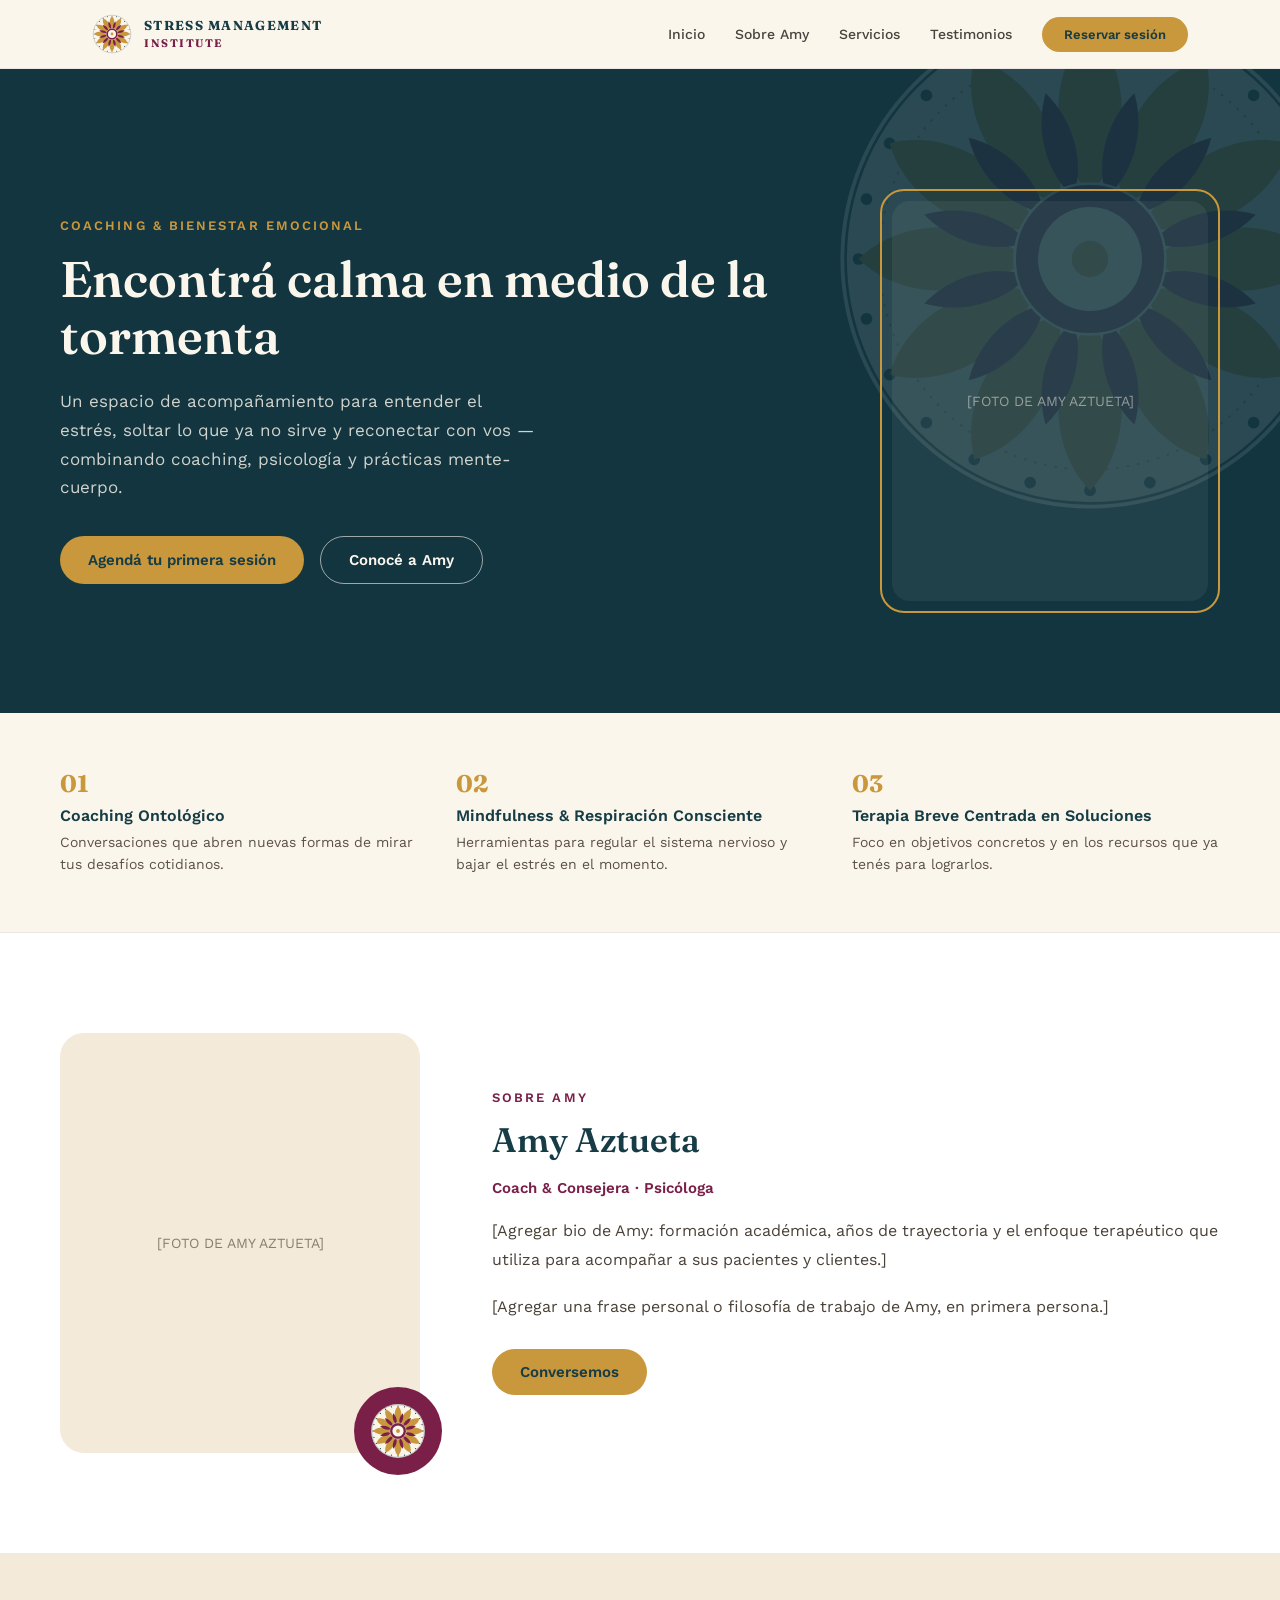
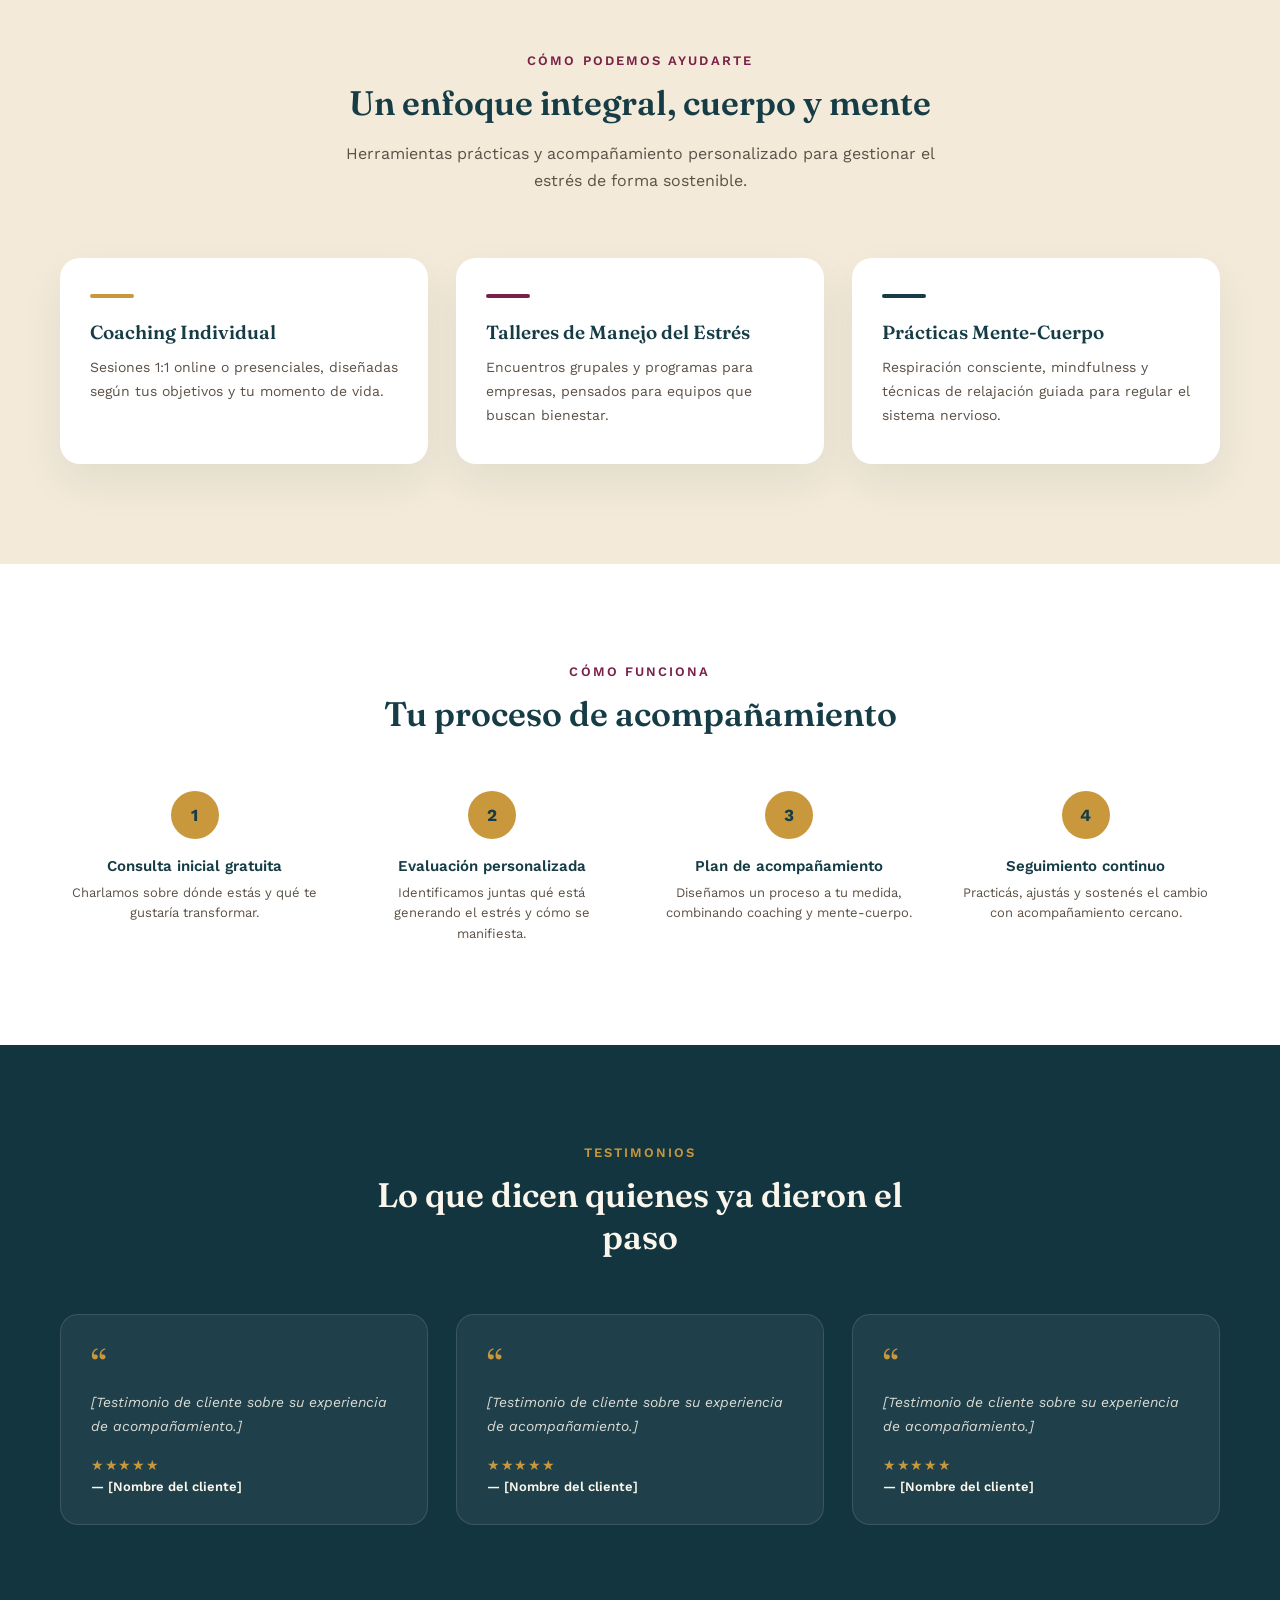
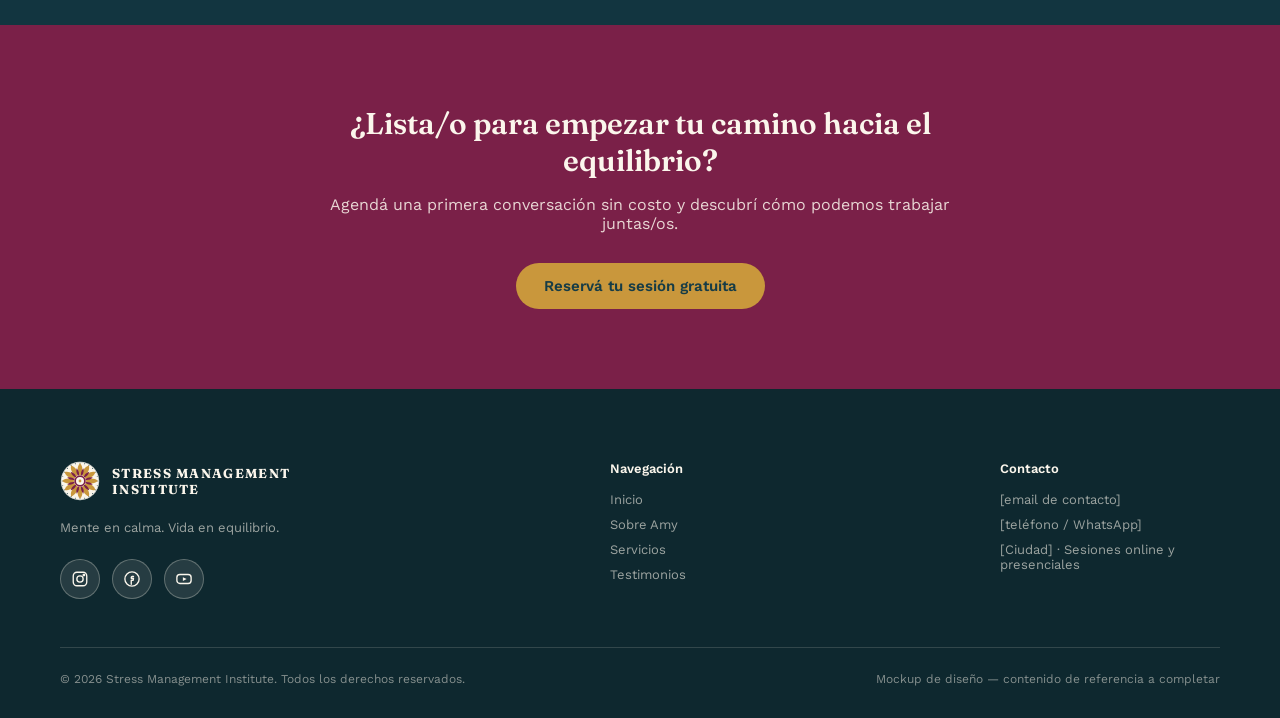
==== stress-management-institute/index.html @ 84c6f980 "Agregar mockup: landing y logo de Stress Management Institute" ====
<!doctype html>
<html lang="es">
<head>
<meta charset="utf-8">
<meta name="viewport" content="width=device-width, initial-scale=1">
<title>Stress Management Institute — Coaching &amp; Bienestar Emocional</title>
<link href="https://fonts.googleapis.com/css2?family=Fraunces:ital,wght@0,500;0,600;0,700;1,500&family=Work+Sans:wght@400;500;600;700&display=swap" rel="stylesheet">
<style>
*{box-sizing:border-box}
body{margin:0;font-family:'Work Sans',sans-serif;color:#2B2320;background:#FBF6EC;scroll-behavior:smooth}
h1,h2,h3{font-family:'Fraunces',serif;margin:0}
a{color:inherit;text-decoration:none}
.wrap{max-width:1160px;margin:0 auto;padding-left:32px;padding-right:32px}
.btn{display:inline-flex;align-items:center;gap:8px;padding:14px 28px;border-radius:999px;font-weight:600;font-size:15px;transition:transform .15s ease, box-shadow .15s ease;cursor:pointer;border:none}
.btn:hover{transform:translateY(-2px)}
.btn-primary{background:#C9973C;color:#163C46}
.btn-primary:hover{box-shadow:0 10px 24px rgba(201,151,60,.35)}
.btn-outline{background:transparent;color:#FBF6EC;border:1.5px solid rgba(251,246,236,.6)}
.btn-outline:hover{background:rgba(251,246,236,.12)}
.navlink{font-size:14px;font-weight:500;color:#2B2320;opacity:.85}
.navlink:hover{opacity:1;color:#7A2048}
.card{background:#ffffff;border-radius:20px;padding:36px 30px;box-shadow:0 18px 40px rgba(22,60,70,.08)}
.social{width:40px;height:40px;border-radius:999px;display:flex;align-items:center;justify-content:center;background:rgba(251,246,236,.10);border:1px solid rgba(251,246,236,.28)}
.social:hover{background:#C9973C;border-color:#C9973C}
.grid3{display:grid;grid-template-columns:repeat(3,minmax(0,1fr));gap:28px}
.grid4{display:grid;grid-template-columns:repeat(4,minmax(0,1fr));gap:28px}
@media (max-width:900px){.grid3,.grid4{grid-template-columns:1fr} .wrap{padding-left:20px;padding-right:20px}}
</style>
</head>
<body>
<svg width="0" height="0" style="position:absolute" aria-hidden="true"><defs><symbol id="mandala-icon" viewBox="0 0 400 400">
<defs>
<path id="petalOuter" d="M200,150 C170,120 165,58 200,22 C235,58 230,120 200,150 Z"/>
<path id="petalInner" d="M200,150 C186,131 183,96 200,68 C217,96 214,131 200,150 Z"/>
<circle id="dot" cx="200" cy="22" r="4.5"/>
</defs>
<circle cx="200" cy="200" r="192" fill="#FBF6EC"></circle>
<circle cx="200" cy="200" r="188" fill="none" stroke="#163C46" stroke-width="2"></circle>
<use href="#dot" transform="rotate(0 200 200)" fill="#163C46"></use>
<use href="#dot" transform="rotate(15 200 200)" fill="#163C46"></use>
<use href="#dot" transform="rotate(30 200 200)" fill="#163C46"></use>
<use href="#dot" transform="rotate(45 200 200)" fill="#163C46"></use>
<use href="#dot" transform="rotate(60 200 200)" fill="#163C46"></use>
<use href="#dot" transform="rotate(75 200 200)" fill="#163C46"></use>
<use href="#dot" transform="rotate(90 200 200)" fill="#163C46"></use>
<use href="#dot" transform="rotate(105 200 200)" fill="#163C46"></use>
<use href="#dot" transform="rotate(120 200 200)" fill="#163C46"></use>
<use href="#dot" transform="rotate(135 200 200)" fill="#163C46"></use>
<use href="#dot" transform="rotate(150 200 200)" fill="#163C46"></use>
<use href="#dot" transform="rotate(165 200 200)" fill="#163C46"></use>
<use href="#dot" transform="rotate(180 200 200)" fill="#163C46"></use>
<use href="#dot" transform="rotate(195 200 200)" fill="#163C46"></use>
<use href="#dot" transform="rotate(210 200 200)" fill="#163C46"></use>
<use href="#dot" transform="rotate(225 200 200)" fill="#163C46"></use>
<use href="#dot" transform="rotate(240 200 200)" fill="#163C46"></use>
<use href="#dot" transform="rotate(255 200 200)" fill="#163C46"></use>
<use href="#dot" transform="rotate(270 200 200)" fill="#163C46"></use>
<use href="#dot" transform="rotate(285 200 200)" fill="#163C46"></use>
<use href="#dot" transform="rotate(300 200 200)" fill="#163C46"></use>
<use href="#dot" transform="rotate(315 200 200)" fill="#163C46"></use>
<use href="#dot" transform="rotate(330 200 200)" fill="#163C46"></use>
<use href="#dot" transform="rotate(345 200 200)" fill="#163C46"></use>
<circle cx="200" cy="200" r="162" fill="none" stroke="#C9973C" stroke-width="1.5" stroke-dasharray="2 6"></circle>
<use href="#petalOuter" transform="rotate(0 200 200)" fill="#C9973C"></use>
<use href="#petalOuter" transform="rotate(30 200 200)" fill="#C9973C"></use>
<use href="#petalOuter" transform="rotate(60 200 200)" fill="#C9973C"></use>
<use href="#petalOuter" transform="rotate(90 200 200)" fill="#C9973C"></use>
<use href="#petalOuter" transform="rotate(120 200 200)" fill="#C9973C"></use>
<use href="#petalOuter" transform="rotate(150 200 200)" fill="#C9973C"></use>
<use href="#petalOuter" transform="rotate(180 200 200)" fill="#C9973C"></use>
<use href="#petalOuter" transform="rotate(210 200 200)" fill="#C9973C"></use>
<use href="#petalOuter" transform="rotate(240 200 200)" fill="#C9973C"></use>
<use href="#petalOuter" transform="rotate(270 200 200)" fill="#C9973C"></use>
<use href="#petalOuter" transform="rotate(300 200 200)" fill="#C9973C"></use>
<use href="#petalOuter" transform="rotate(330 200 200)" fill="#C9973C"></use>
<use href="#petalInner" transform="rotate(15 200 200)" fill="#7A2048"></use>
<use href="#petalInner" transform="rotate(45 200 200)" fill="#7A2048"></use>
<use href="#petalInner" transform="rotate(75 200 200)" fill="#7A2048"></use>
<use href="#petalInner" transform="rotate(105 200 200)" fill="#7A2048"></use>
<use href="#petalInner" transform="rotate(135 200 200)" fill="#7A2048"></use>
<use href="#petalInner" transform="rotate(165 200 200)" fill="#7A2048"></use>
<use href="#petalInner" transform="rotate(195 200 200)" fill="#7A2048"></use>
<use href="#petalInner" transform="rotate(225 200 200)" fill="#7A2048"></use>
<use href="#petalInner" transform="rotate(255 200 200)" fill="#7A2048"></use>
<use href="#petalInner" transform="rotate(285 200 200)" fill="#7A2048"></use>
<use href="#petalInner" transform="rotate(315 200 200)" fill="#7A2048"></use>
<use href="#petalInner" transform="rotate(345 200 200)" fill="#7A2048"></use>
<circle cx="200" cy="200" r="58" fill="#7A2048"></circle>
<circle cx="200" cy="200" r="58" fill="none" stroke="#FBF6EC" stroke-width="2"></circle>
<circle cx="200" cy="200" r="40" fill="#FBF6EC"></circle>
<circle cx="200" cy="200" r="14" fill="#C9973C"></circle>
</symbol></defs></svg>
<div style="width:100%;overflow-x:hidden">

  <!-- NAV -->
  <div style="position:sticky;top:0;z-index:50;background:rgba(251,246,236,.94);backdrop-filter:blur(8px);border-bottom:1px solid rgba(22,60,70,.08)">
    <div class="wrap" style="display:flex;align-items:center;justify-content:space-between;padding:14px 32px;flex-wrap:wrap;gap:12px">
      <a href="#inicio" style="display:flex;align-items:center;gap:12px">
        <svg width="40" height="40" viewBox="0 0 400 400" role="img" aria-label="Mándala Stress Management Institute" style="display:block;flex-shrink:0;"><use href="#mandala-icon"></use></svg>
        <span style="font-family:'Fraunces',serif;font-weight:700;font-size:13px;letter-spacing:.10em;color:#163C46;line-height:1.3">STRESS MANAGEMENT<br><span style="font-size:11px;letter-spacing:.14em;color:#7A2048">INSTITUTE</span></span>
      </a>
      <div style="display:flex;align-items:center;gap:30px;flex-wrap:wrap">
        <a href="#inicio" class="navlink">Inicio</a>
        <a href="#sobre-amy" class="navlink">Sobre Amy</a>
        <a href="#servicios" class="navlink">Servicios</a>
        <a href="#testimonios" class="navlink">Testimonios</a>
        <a href="#contacto" class="btn btn-primary" style="padding:10px 22px;font-size:13px">Reservar sesión</a>
      </div>
    </div>
  </div>

  <!-- HERO -->
  <div id="inicio" style="position:relative;background:#123540;overflow:hidden;padding:120px 32px 100px">
    <div style="position:absolute;top:-70px;right:-70px;opacity:.10;pointer-events:none">
      <svg width="520" height="520" viewBox="0 0 400 400" role="img" aria-label="Mándala Stress Management Institute" style="display:block;flex-shrink:0;"><use href="#mandala-icon"></use></svg>
    </div>
    <div class="wrap" style="display:flex;align-items:center;gap:64px;position:relative;flex-wrap:wrap;padding-left:0;padding-right:0">
      <div style="flex:1 1 420px;min-width:0">
        <div style="font-size:13px;letter-spacing:.16em;color:#C9973C;font-weight:600;margin-bottom:18px">COACHING &amp; BIENESTAR EMOCIONAL</div>
        <h1 style="font-size:50px;line-height:1.14;color:#FBF6EC;font-weight:600;margin-bottom:22px">Encontrá calma en medio de la tormenta</h1>
        <p style="font-size:17px;line-height:1.7;color:rgba(251,246,236,.82);max-width:480px;margin:0 0 34px">Un espacio de acompañamiento para entender el estrés, soltar lo que ya no sirve y reconectar con vos — combinando coaching, psicología y prácticas mente-cuerpo.</p>
        <div style="display:flex;gap:16px;flex-wrap:wrap">
          <a href="#contacto" class="btn btn-primary">Agendá tu primera sesión</a>
          <a href="#sobre-amy" class="btn btn-outline">Conocé a Amy</a>
        </div>
      </div>
      <div style="flex:0 0 340px">
        <div style="border:2px solid #C9973C;border-radius:24px;padding:10px">
          <div style="background:rgba(251,246,236,.06);border-radius:18px;height:400px;display:flex;align-items:center;justify-content:center;color:rgba(251,246,236,.5);font-size:14px;text-align:center;padding:20px">[FOTO DE AMY AZTUETA]</div>
        </div>
      </div>
    </div>
  </div>

  <!-- PILLARS -->
  <div style="background:#FBF6EC;padding:56px 32px;border-bottom:1px solid rgba(22,60,70,.08)">
    <div class="wrap grid3" style="padding-left:0;padding-right:0">
      <div>
        <div style="font-family:'Fraunces',serif;font-size:24px;color:#C9973C;font-weight:700;margin-bottom:8px">01</div>
        <div style="font-size:16px;font-weight:600;color:#163C46;margin-bottom:6px">Coaching Ontológico</div>
        <div style="font-size:14px;line-height:1.6;color:#5b5147">Conversaciones que abren nuevas formas de mirar tus desafíos cotidianos.</div>
      </div>
      <div>
        <div style="font-family:'Fraunces',serif;font-size:24px;color:#C9973C;font-weight:700;margin-bottom:8px">02</div>
        <div style="font-size:16px;font-weight:600;color:#163C46;margin-bottom:6px">Mindfulness &amp; Respiración Consciente</div>
        <div style="font-size:14px;line-height:1.6;color:#5b5147">Herramientas para regular el sistema nervioso y bajar el estrés en el momento.</div>
      </div>
      <div>
        <div style="font-family:'Fraunces',serif;font-size:24px;color:#C9973C;font-weight:700;margin-bottom:8px">03</div>
        <div style="font-size:16px;font-weight:600;color:#163C46;margin-bottom:6px">Terapia Breve Centrada en Soluciones</div>
        <div style="font-size:14px;line-height:1.6;color:#5b5147">Foco en objetivos concretos y en los recursos que ya tenés para lograrlos.</div>
      </div>
    </div>
  </div>

  <!-- ABOUT -->
  <div id="sobre-amy" style="padding:100px 32px;background:#ffffff">
    <div class="wrap" style="display:flex;align-items:center;gap:72px;flex-wrap:wrap;padding-left:0;padding-right:0">
      <div style="flex:0 0 360px">
        <div style="background:#F3EAD9;border-radius:24px;height:420px;display:flex;align-items:center;justify-content:center;color:#8a7e6d;font-size:14px;text-align:center;padding:20px;position:relative">
          [FOTO DE AMY AZTUETA]
          <div style="position:absolute;bottom:-22px;right:-22px;width:88px;height:88px;border-radius:999px;background:#7A2048;display:flex;align-items:center;justify-content:center">
            <svg width="56" height="56" viewBox="0 0 400 400" role="img" aria-label="Mándala Stress Management Institute" style="display:block;flex-shrink:0;"><use href="#mandala-icon"></use></svg>
          </div>
        </div>
      </div>
      <div style="flex:1 1 380px">
        <div style="font-size:13px;letter-spacing:.16em;color:#7A2048;font-weight:600;margin-bottom:14px">SOBRE AMY</div>
        <h2 style="font-size:34px;color:#163C46;font-weight:600;margin-bottom:18px">Amy Aztueta</h2>
        <div style="font-size:15px;color:#7A2048;font-weight:600;margin-bottom:20px">Coach &amp; Consejera · Psicóloga</div>
        <p style="font-size:16px;line-height:1.8;color:#4a4137;margin:0 0 18px">[Agregar bio de Amy: formación académica, años de trayectoria y el enfoque terapéutico que utiliza para acompañar a sus pacientes y clientes.]</p>
        <p style="font-size:16px;line-height:1.8;color:#4a4137;margin:0 0 28px">[Agregar una frase personal o filosofía de trabajo de Amy, en primera persona.]</p>
        <a href="#contacto" class="btn btn-primary">Conversemos</a>
      </div>
    </div>
  </div>

  <!-- SERVICIOS -->
  <div id="servicios" style="padding:100px 32px;background:#F3EAD9">
    <div class="wrap" style="padding-left:0;padding-right:0">
      <div style="text-align:center;max-width:620px;margin:0 auto 64px">
        <div style="font-size:13px;letter-spacing:.16em;color:#7A2048;font-weight:600;margin-bottom:14px">CÓMO PODEMOS AYUDARTE</div>
        <h2 style="font-size:34px;color:#163C46;font-weight:600;margin-bottom:16px">Un enfoque integral, cuerpo y mente</h2>
        <p style="font-size:16px;line-height:1.7;color:#5b5147;margin:0">Herramientas prácticas y acompañamiento personalizado para gestionar el estrés de forma sostenible.</p>
      </div>
      <div class="grid3">
        <div class="card">
          <div style="width:44px;height:4px;background:#C9973C;border-radius:4px;margin-bottom:22px"></div>
          <h3 style="font-size:19px;color:#163C46;font-weight:600;margin-bottom:12px">Coaching Individual</h3>
          <p style="font-size:14px;line-height:1.7;color:#5b5147;margin:0">Sesiones 1:1 online o presenciales, diseñadas según tus objetivos y tu momento de vida.</p>
        </div>
        <div class="card">
          <div style="width:44px;height:4px;background:#7A2048;border-radius:4px;margin-bottom:22px"></div>
          <h3 style="font-size:19px;color:#163C46;font-weight:600;margin-bottom:12px">Talleres de Manejo del Estrés</h3>
          <p style="font-size:14px;line-height:1.7;color:#5b5147;margin:0">Encuentros grupales y programas para empresas, pensados para equipos que buscan bienestar.</p>
        </div>
        <div class="card">
          <div style="width:44px;height:4px;background:#163C46;border-radius:4px;margin-bottom:22px"></div>
          <h3 style="font-size:19px;color:#163C46;font-weight:600;margin-bottom:12px">Prácticas Mente-Cuerpo</h3>
          <p style="font-size:14px;line-height:1.7;color:#5b5147;margin:0">Respiración consciente, mindfulness y técnicas de relajación guiada para regular el sistema nervioso.</p>
        </div>
      </div>
    </div>
  </div>

  <!-- COMO FUNCIONA -->
  <div id="como-funciona" style="padding:100px 32px;background:#ffffff">
    <div class="wrap" style="padding-left:0;padding-right:0">
      <div style="text-align:center;max-width:560px;margin:0 auto">
        <div style="font-size:13px;letter-spacing:.16em;color:#7A2048;font-weight:600;margin-bottom:14px">CÓMO FUNCIONA</div>
        <h2 style="font-size:34px;color:#163C46;font-weight:600;margin:0">Tu proceso de acompañamiento</h2>
      </div>
      <div class="grid4" style="margin-top:56px">
        <div style="text-align:center;padding:0 8px">
          <div style="width:48px;height:48px;border-radius:999px;background:#C9973C;color:#163C46;display:flex;align-items:center;justify-content:center;font-weight:700;font-size:17px;margin:0 auto 18px">1</div>
          <div style="font-size:15px;font-weight:600;color:#163C46;margin-bottom:8px">Consulta inicial gratuita</div>
          <div style="font-size:13px;line-height:1.6;color:#5b5147">Charlamos sobre dónde estás y qué te gustaría transformar.</div>
        </div>
        <div style="text-align:center;padding:0 8px">
          <div style="width:48px;height:48px;border-radius:999px;background:#C9973C;color:#163C46;display:flex;align-items:center;justify-content:center;font-weight:700;font-size:17px;margin:0 auto 18px">2</div>
          <div style="font-size:15px;font-weight:600;color:#163C46;margin-bottom:8px">Evaluación personalizada</div>
          <div style="font-size:13px;line-height:1.6;color:#5b5147">Identificamos juntas qué está generando el estrés y cómo se manifiesta.</div>
        </div>
        <div style="text-align:center;padding:0 8px">
          <div style="width:48px;height:48px;border-radius:999px;background:#C9973C;color:#163C46;display:flex;align-items:center;justify-content:center;font-weight:700;font-size:17px;margin:0 auto 18px">3</div>
          <div style="font-size:15px;font-weight:600;color:#163C46;margin-bottom:8px">Plan de acompañamiento</div>
          <div style="font-size:13px;line-height:1.6;color:#5b5147">Diseñamos un proceso a tu medida, combinando coaching y mente-cuerpo.</div>
        </div>
        <div style="text-align:center;padding:0 8px">
          <div style="width:48px;height:48px;border-radius:999px;background:#C9973C;color:#163C46;display:flex;align-items:center;justify-content:center;font-weight:700;font-size:17px;margin:0 auto 18px">4</div>
          <div style="font-size:15px;font-weight:600;color:#163C46;margin-bottom:8px">Seguimiento continuo</div>
          <div style="font-size:13px;line-height:1.6;color:#5b5147">Practicás, ajustás y sostenés el cambio con acompañamiento cercano.</div>
        </div>
      </div>
    </div>
  </div>

  <!-- TESTIMONIOS -->
  <div id="testimonios" style="padding:100px 32px;background:#123540">
    <div class="wrap" style="padding-left:0;padding-right:0">
      <div style="text-align:center;max-width:560px;margin:0 auto 56px">
        <div style="font-size:13px;letter-spacing:.16em;color:#C9973C;font-weight:600;margin-bottom:14px">TESTIMONIOS</div>
        <h2 style="font-size:34px;color:#FBF6EC;font-weight:600;margin:0">Lo que dicen quienes ya dieron el paso</h2>
      </div>
      <div class="grid3">
        <div style="background:rgba(251,246,236,.06);border:1px solid rgba(251,246,236,.12);border-radius:18px;padding:30px">
          <div style="font-family:'Fraunces',serif;font-size:40px;color:#C9973C;line-height:1;margin-bottom:6px">&ldquo;</div>
          <p style="font-size:14px;line-height:1.7;color:rgba(251,246,236,.85);font-style:italic;margin:0 0 18px">[Testimonio de cliente sobre su experiencia de acompañamiento.]</p>
          <div style="color:#C9973C;font-size:14px;letter-spacing:.05em;margin-bottom:6px">★★★★★</div>
          <div style="font-size:13px;font-weight:600;color:#FBF6EC">— [Nombre del cliente]</div>
        </div>
        <div style="background:rgba(251,246,236,.06);border:1px solid rgba(251,246,236,.12);border-radius:18px;padding:30px">
          <div style="font-family:'Fraunces',serif;font-size:40px;color:#C9973C;line-height:1;margin-bottom:6px">&ldquo;</div>
          <p style="font-size:14px;line-height:1.7;color:rgba(251,246,236,.85);font-style:italic;margin:0 0 18px">[Testimonio de cliente sobre su experiencia de acompañamiento.]</p>
          <div style="color:#C9973C;font-size:14px;letter-spacing:.05em;margin-bottom:6px">★★★★★</div>
          <div style="font-size:13px;font-weight:600;color:#FBF6EC">— [Nombre del cliente]</div>
        </div>
        <div style="background:rgba(251,246,236,.06);border:1px solid rgba(251,246,236,.12);border-radius:18px;padding:30px">
          <div style="font-family:'Fraunces',serif;font-size:40px;color:#C9973C;line-height:1;margin-bottom:6px">&ldquo;</div>
          <p style="font-size:14px;line-height:1.7;color:rgba(251,246,236,.85);font-style:italic;margin:0 0 18px">[Testimonio de cliente sobre su experiencia de acompañamiento.]</p>
          <div style="color:#C9973C;font-size:14px;letter-spacing:.05em;margin-bottom:6px">★★★★★</div>
          <div style="font-size:13px;font-weight:600;color:#FBF6EC">— [Nombre del cliente]</div>
        </div>
      </div>
    </div>
  </div>

  <!-- CTA FINAL -->
  <div style="padding:80px 32px;background:#7A2048;text-align:center">
    <div style="max-width:620px;margin:0 auto">
      <h2 style="font-size:30px;color:#FBF6EC;font-weight:600;margin-bottom:16px">¿Lista/o para empezar tu camino hacia el equilibrio?</h2>
      <p style="font-size:16px;color:rgba(251,246,236,.85);margin:0 0 30px">Agendá una primera conversación sin costo y descubrí cómo podemos trabajar juntas/os.</p>
      <a href="#contacto" class="btn btn-primary">Reservá tu sesión gratuita</a>
    </div>
  </div>

  <!-- FOOTER -->
  <div id="contacto" style="background:#0E282F;padding:72px 32px 32px;color:rgba(251,246,236,.85)">
    <div class="wrap" style="padding-left:0;padding-right:0">
      <div style="display:flex;justify-content:space-between;gap:48px;flex-wrap:wrap;margin-bottom:48px">
        <div style="flex:1 1 280px;max-width:320px">
          <div style="display:flex;align-items:center;gap:12px;margin-bottom:16px">
            <svg width="40" height="40" viewBox="0 0 400 400" role="img" aria-label="Mándala Stress Management Institute" style="display:block;flex-shrink:0;"><use href="#mandala-icon"></use></svg>
            <span style="font-family:'Fraunces',serif;font-weight:700;font-size:13px;letter-spacing:.10em;color:#FBF6EC">STRESS MANAGEMENT<br>INSTITUTE</span>
          </div>
          <p style="font-size:13px;line-height:1.7;color:rgba(251,246,236,.6);margin:0 0 20px">Mente en calma. Vida en equilibrio.</p>
          <div style="display:flex;gap:12px">
            <a href="#" class="social" aria-label="Instagram">
              <svg width="18" height="18" viewBox="0 0 24 24" fill="none" stroke="#FBF6EC" stroke-width="1.8"><rect x="3" y="3" width="18" height="18" rx="5"></rect><circle cx="12" cy="12" r="4.2"></circle><circle cx="17.2" cy="6.8" r="1"></circle></svg>
            </a>
            <a href="#" class="social" aria-label="Facebook">
              <svg width="18" height="18" viewBox="0 0 24 24" fill="none" stroke="#FBF6EC" stroke-width="1.8"><circle cx="12" cy="12" r="9.5"></circle><path d="M14 8.5h-1.6c-.9 0-1.4.5-1.4 1.4V11h3l-.4 2.6h-2.6V19" stroke-linecap="round" stroke-linejoin="round"></path></svg>
            </a>
            <a href="#" class="social" aria-label="YouTube">
              <svg width="18" height="18" viewBox="0 0 24 24" fill="none" stroke="#FBF6EC" stroke-width="1.8"><rect x="2.5" y="6" width="19" height="12" rx="4"></rect><path d="M10.5 9.5l5 2.5-5 2.5z" fill="#FBF6EC" stroke="none"></path></svg>
            </a>
          </div>
        </div>
        <div style="flex:0 0 160px">
          <div style="font-size:13px;font-weight:600;color:#FBF6EC;margin-bottom:16px">Navegación</div>
          <div style="display:flex;flex-direction:column;gap:10px;font-size:13px;color:rgba(251,246,236,.6)">
            <a href="#inicio">Inicio</a>
            <a href="#sobre-amy">Sobre Amy</a>
            <a href="#servicios">Servicios</a>
            <a href="#testimonios">Testimonios</a>
          </div>
        </div>
        <div style="flex:0 0 220px">
          <div style="font-size:13px;font-weight:600;color:#FBF6EC;margin-bottom:16px">Contacto</div>
          <div style="display:flex;flex-direction:column;gap:10px;font-size:13px;color:rgba(251,246,236,.6)">
            <div>[email de contacto]</div>
            <div>[teléfono / WhatsApp]</div>
            <div>[Ciudad] · Sesiones online y presenciales</div>
          </div>
        </div>
      </div>
      <div style="border-top:1px solid rgba(251,246,236,.15);padding-top:24px;display:flex;justify-content:space-between;flex-wrap:wrap;gap:12px;font-size:12px;color:rgba(251,246,236,.5)">
        <div>© 2026 Stress Management Institute. Todos los derechos reservados.</div>
        <div>Mockup de diseño — contenido de referencia a completar</div>
      </div>
    </div>
  </div>

</div>
</body>
</html>
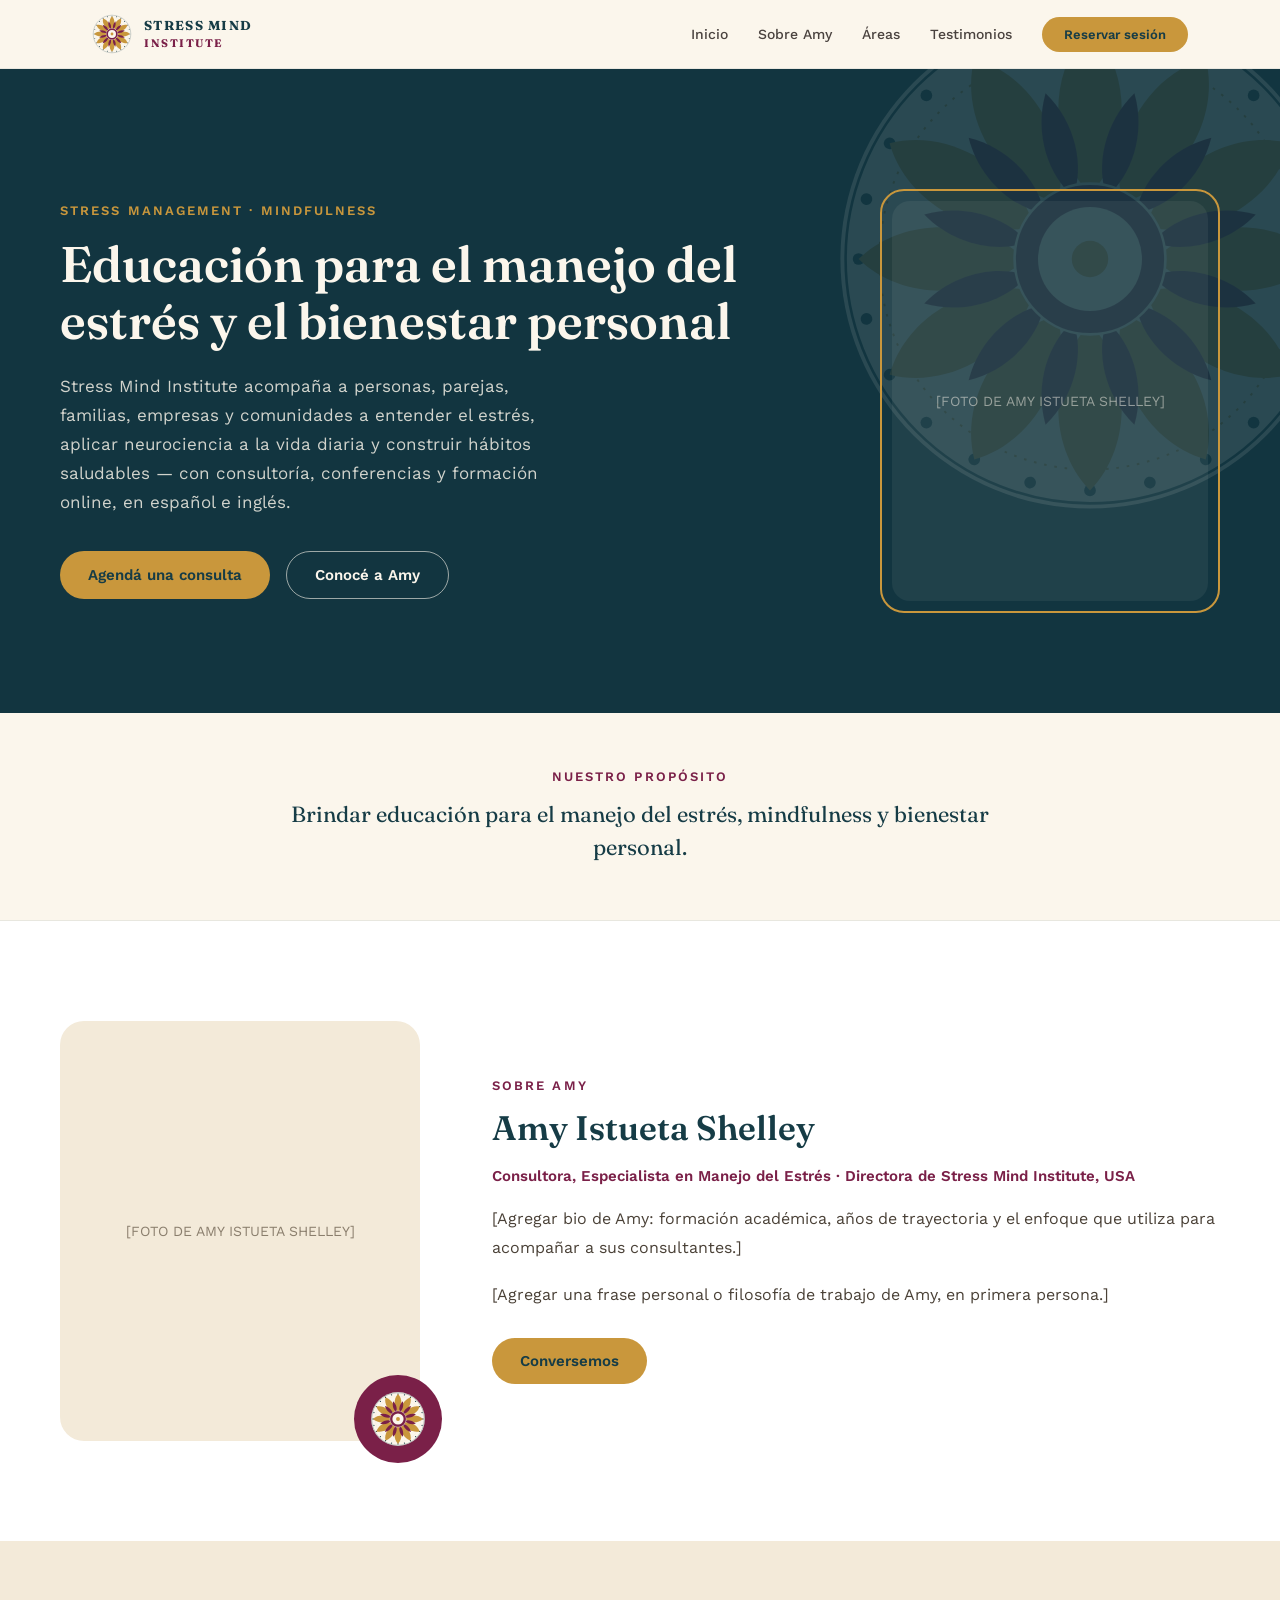
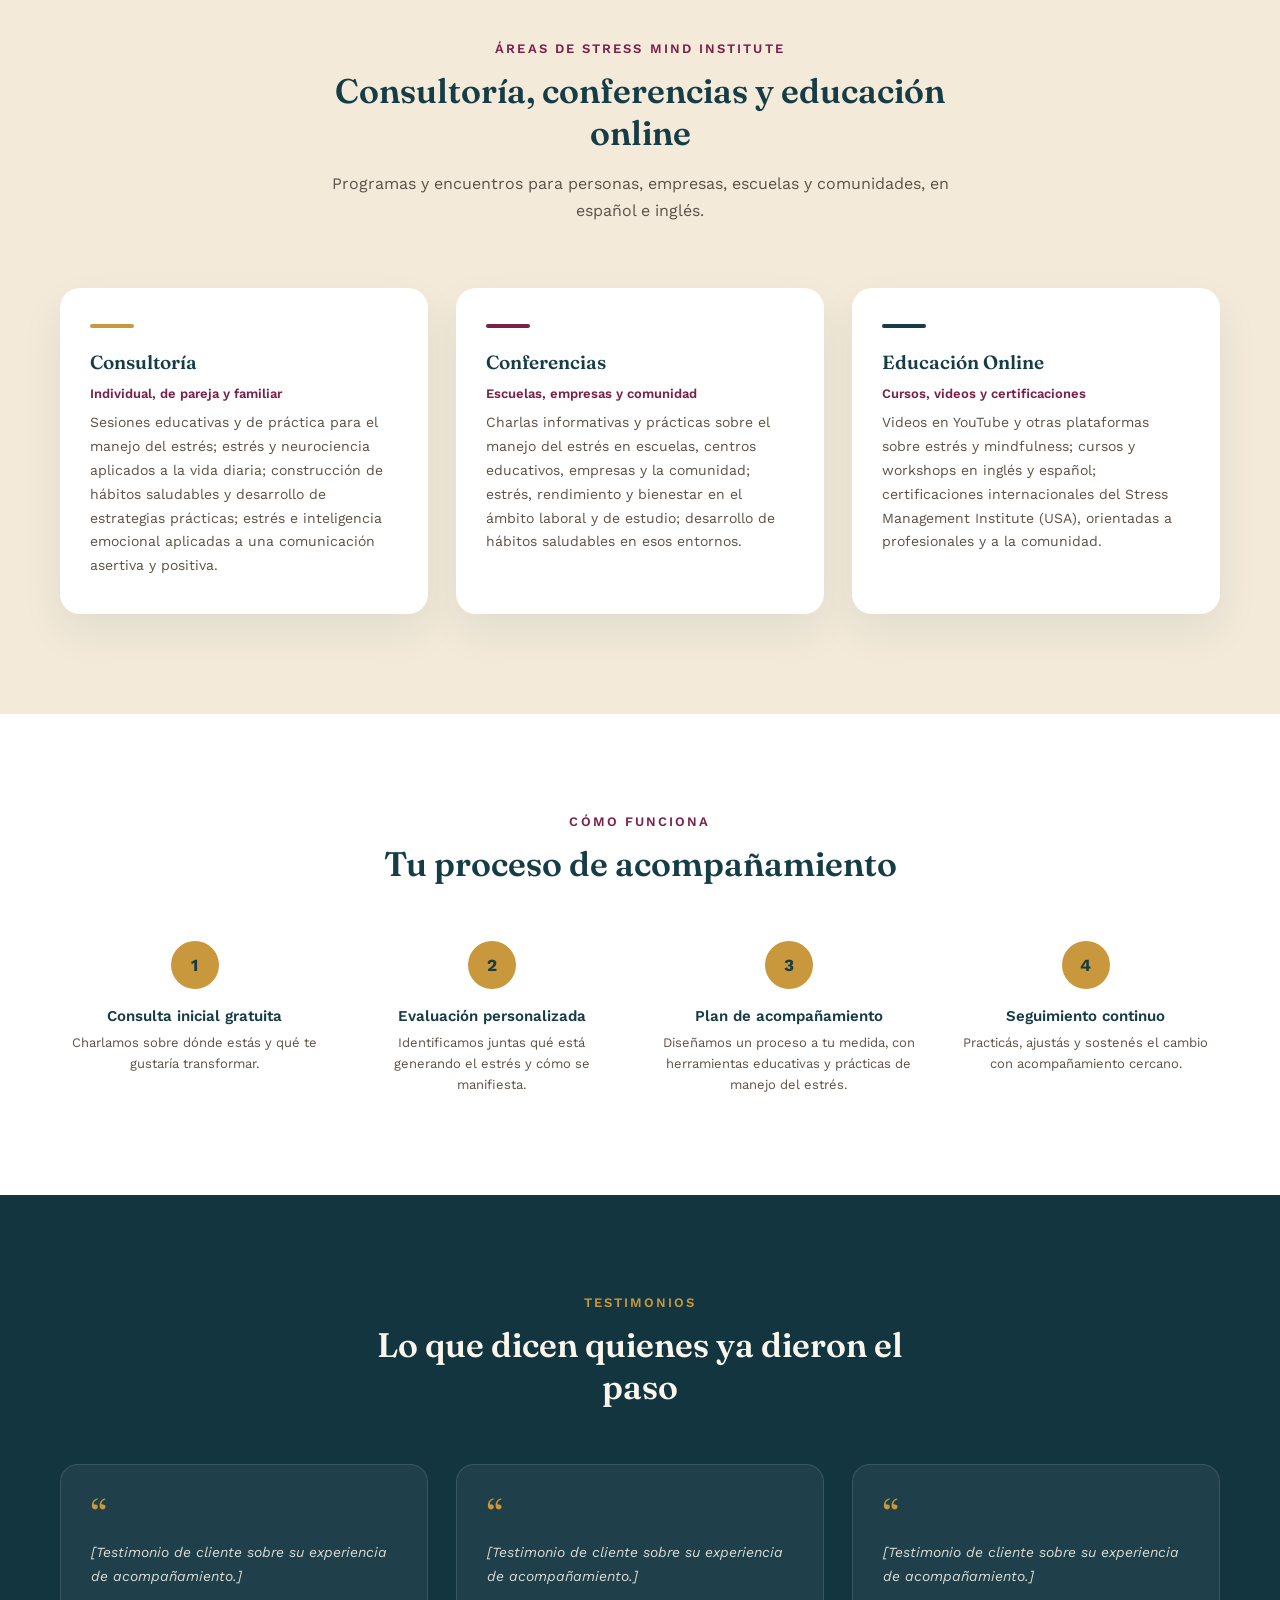
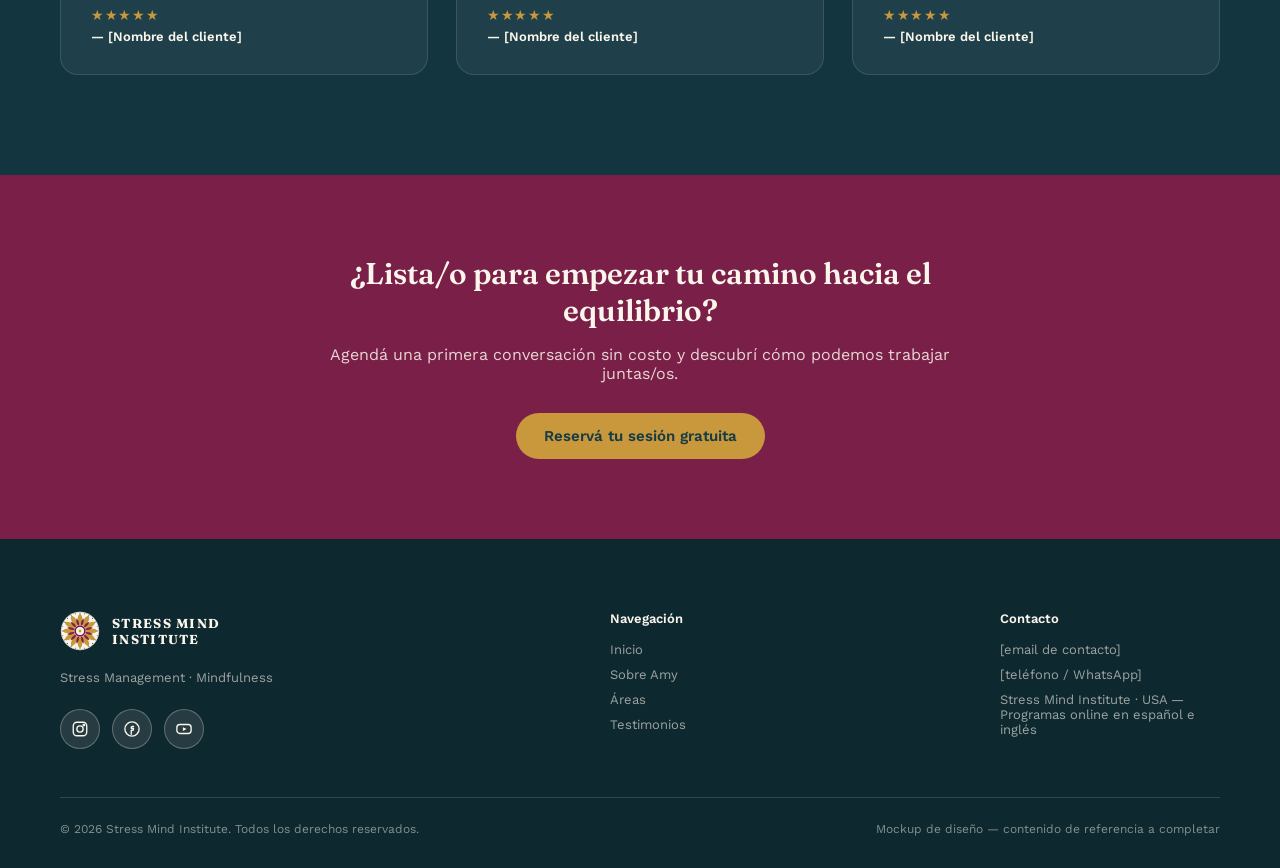
==== commit cd324423: "Actualizar marca a Stress Mind Institute y contenido real (Amy Istueta Shelley)" ====
--- a/stress-management-institute/index.html
+++ b/stress-management-institute/index.html
@@ -3,7 +3,7 @@
 <head>
 <meta charset="utf-8">
 <meta name="viewport" content="width=device-width, initial-scale=1">
-<title>Stress Management Institute — Coaching &amp; Bienestar Emocional</title>
+<title>Stress Mind Institute — Educación en Manejo del Estrés y Mindfulness</title>
 <link href="https://fonts.googleapis.com/css2?family=Fraunces:ital,wght@0,500;0,600;0,700;1,500&family=Work+Sans:wght@400;500;600;700&display=swap" rel="stylesheet">
 <style>
 *{box-sizing:border-box}
@@ -96,13 +96,13 @@
   <div style="position:sticky;top:0;z-index:50;background:rgba(251,246,236,.94);backdrop-filter:blur(8px);border-bottom:1px solid rgba(22,60,70,.08)">
     <div class="wrap" style="display:flex;align-items:center;justify-content:space-between;padding:14px 32px;flex-wrap:wrap;gap:12px">
       <a href="#inicio" style="display:flex;align-items:center;gap:12px">
-        <svg width="40" height="40" viewBox="0 0 400 400" role="img" aria-label="Mándala Stress Management Institute" style="display:block;flex-shrink:0;"><use href="#mandala-icon"></use></svg>
-        <span style="font-family:'Fraunces',serif;font-weight:700;font-size:13px;letter-spacing:.10em;color:#163C46;line-height:1.3">STRESS MANAGEMENT<br><span style="font-size:11px;letter-spacing:.14em;color:#7A2048">INSTITUTE</span></span>
+        <svg width="40" height="40" viewBox="0 0 400 400" role="img" aria-label="Mándala Stress Mind Institute" style="display:block;flex-shrink:0;"><use href="#mandala-icon"></use></svg>
+        <span style="font-family:'Fraunces',serif;font-weight:700;font-size:13px;letter-spacing:.10em;color:#163C46;line-height:1.3">STRESS MIND<br><span style="font-size:11px;letter-spacing:.14em;color:#7A2048">INSTITUTE</span></span>
       </a>
       <div style="display:flex;align-items:center;gap:30px;flex-wrap:wrap">
         <a href="#inicio" class="navlink">Inicio</a>
         <a href="#sobre-amy" class="navlink">Sobre Amy</a>
-        <a href="#servicios" class="navlink">Servicios</a>
+        <a href="#areas" class="navlink">Áreas</a>
         <a href="#testimonios" class="navlink">Testimonios</a>
         <a href="#contacto" class="btn btn-primary" style="padding:10px 22px;font-size:13px">Reservar sesión</a>
       </div>
@@ -112,44 +112,31 @@
   <!-- HERO -->
   <div id="inicio" style="position:relative;background:#123540;overflow:hidden;padding:120px 32px 100px">
     <div style="position:absolute;top:-70px;right:-70px;opacity:.10;pointer-events:none">
-      <svg width="520" height="520" viewBox="0 0 400 400" role="img" aria-label="Mándala Stress Management Institute" style="display:block;flex-shrink:0;"><use href="#mandala-icon"></use></svg>
+      <svg width="520" height="520" viewBox="0 0 400 400" role="img" aria-label="Mándala Stress Mind Institute" style="display:block;flex-shrink:0;"><use href="#mandala-icon"></use></svg>
     </div>
     <div class="wrap" style="display:flex;align-items:center;gap:64px;position:relative;flex-wrap:wrap;padding-left:0;padding-right:0">
       <div style="flex:1 1 420px;min-width:0">
-        <div style="font-size:13px;letter-spacing:.16em;color:#C9973C;font-weight:600;margin-bottom:18px">COACHING &amp; BIENESTAR EMOCIONAL</div>
-        <h1 style="font-size:50px;line-height:1.14;color:#FBF6EC;font-weight:600;margin-bottom:22px">Encontrá calma en medio de la tormenta</h1>
-        <p style="font-size:17px;line-height:1.7;color:rgba(251,246,236,.82);max-width:480px;margin:0 0 34px">Un espacio de acompañamiento para entender el estrés, soltar lo que ya no sirve y reconectar con vos — combinando coaching, psicología y prácticas mente-cuerpo.</p>
+        <div style="font-size:13px;letter-spacing:.16em;color:#C9973C;font-weight:600;margin-bottom:18px">STRESS MANAGEMENT · MINDFULNESS</div>
+        <h1 style="font-size:50px;line-height:1.14;color:#FBF6EC;font-weight:600;margin-bottom:22px">Educación para el manejo del estrés y el bienestar personal</h1>
+        <p style="font-size:17px;line-height:1.7;color:rgba(251,246,236,.82);max-width:480px;margin:0 0 34px">Stress Mind Institute acompaña a personas, parejas, familias, empresas y comunidades a entender el estrés, aplicar neurociencia a la vida diaria y construir hábitos saludables — con consultoría, conferencias y formación online, en español e inglés.</p>
         <div style="display:flex;gap:16px;flex-wrap:wrap">
-          <a href="#contacto" class="btn btn-primary">Agendá tu primera sesión</a>
+          <a href="#contacto" class="btn btn-primary">Agendá una consulta</a>
           <a href="#sobre-amy" class="btn btn-outline">Conocé a Amy</a>
         </div>
       </div>
       <div style="flex:0 0 340px">
         <div style="border:2px solid #C9973C;border-radius:24px;padding:10px">
-          <div style="background:rgba(251,246,236,.06);border-radius:18px;height:400px;display:flex;align-items:center;justify-content:center;color:rgba(251,246,236,.5);font-size:14px;text-align:center;padding:20px">[FOTO DE AMY AZTUETA]</div>
-        </div>
-      </div>
-    </div>
-  </div>
-
-  <!-- PILLARS -->
-  <div style="background:#FBF6EC;padding:56px 32px;border-bottom:1px solid rgba(22,60,70,.08)">
-    <div class="wrap grid3" style="padding-left:0;padding-right:0">
-      <div>
-        <div style="font-family:'Fraunces',serif;font-size:24px;color:#C9973C;font-weight:700;margin-bottom:8px">01</div>
-        <div style="font-size:16px;font-weight:600;color:#163C46;margin-bottom:6px">Coaching Ontológico</div>
-        <div style="font-size:14px;line-height:1.6;color:#5b5147">Conversaciones que abren nuevas formas de mirar tus desafíos cotidianos.</div>
-      </div>
-      <div>
-        <div style="font-family:'Fraunces',serif;font-size:24px;color:#C9973C;font-weight:700;margin-bottom:8px">02</div>
-        <div style="font-size:16px;font-weight:600;color:#163C46;margin-bottom:6px">Mindfulness &amp; Respiración Consciente</div>
-        <div style="font-size:14px;line-height:1.6;color:#5b5147">Herramientas para regular el sistema nervioso y bajar el estrés en el momento.</div>
-      </div>
-      <div>
-        <div style="font-family:'Fraunces',serif;font-size:24px;color:#C9973C;font-weight:700;margin-bottom:8px">03</div>
-        <div style="font-size:16px;font-weight:600;color:#163C46;margin-bottom:6px">Terapia Breve Centrada en Soluciones</div>
-        <div style="font-size:14px;line-height:1.6;color:#5b5147">Foco en objetivos concretos y en los recursos que ya tenés para lograrlos.</div>
-      </div>
+          <div style="background:rgba(251,246,236,.06);border-radius:18px;height:400px;display:flex;align-items:center;justify-content:center;color:rgba(251,246,236,.5);font-size:14px;text-align:center;padding:20px">[FOTO DE AMY ISTUETA SHELLEY]</div>
+        </div>
+      </div>
+    </div>
+  </div>
+
+  <!-- PROPÓSITO -->
+  <div style="background:#FBF6EC;padding:56px 32px;border-bottom:1px solid rgba(22,60,70,.08);text-align:center">
+    <div style="max-width:760px;margin:0 auto">
+      <div style="font-size:13px;letter-spacing:.16em;color:#7A2048;font-weight:600;margin-bottom:14px">NUESTRO PROPÓSITO</div>
+      <div style="font-family:'Fraunces',serif;font-size:22px;line-height:1.5;color:#163C46">Brindar educación para el manejo del estrés, mindfulness y bienestar personal.</div>
     </div>
   </div>
 
@@ -158,46 +145,49 @@
     <div class="wrap" style="display:flex;align-items:center;gap:72px;flex-wrap:wrap;padding-left:0;padding-right:0">
       <div style="flex:0 0 360px">
         <div style="background:#F3EAD9;border-radius:24px;height:420px;display:flex;align-items:center;justify-content:center;color:#8a7e6d;font-size:14px;text-align:center;padding:20px;position:relative">
-          [FOTO DE AMY AZTUETA]
+          [FOTO DE AMY ISTUETA SHELLEY]
           <div style="position:absolute;bottom:-22px;right:-22px;width:88px;height:88px;border-radius:999px;background:#7A2048;display:flex;align-items:center;justify-content:center">
-            <svg width="56" height="56" viewBox="0 0 400 400" role="img" aria-label="Mándala Stress Management Institute" style="display:block;flex-shrink:0;"><use href="#mandala-icon"></use></svg>
+            <svg width="56" height="56" viewBox="0 0 400 400" role="img" aria-label="Mándala Stress Mind Institute" style="display:block;flex-shrink:0;"><use href="#mandala-icon"></use></svg>
           </div>
         </div>
       </div>
       <div style="flex:1 1 380px">
         <div style="font-size:13px;letter-spacing:.16em;color:#7A2048;font-weight:600;margin-bottom:14px">SOBRE AMY</div>
-        <h2 style="font-size:34px;color:#163C46;font-weight:600;margin-bottom:18px">Amy Aztueta</h2>
-        <div style="font-size:15px;color:#7A2048;font-weight:600;margin-bottom:20px">Coach &amp; Consejera · Psicóloga</div>
-        <p style="font-size:16px;line-height:1.8;color:#4a4137;margin:0 0 18px">[Agregar bio de Amy: formación académica, años de trayectoria y el enfoque terapéutico que utiliza para acompañar a sus pacientes y clientes.]</p>
+        <h2 style="font-size:34px;color:#163C46;font-weight:600;margin-bottom:18px">Amy Istueta Shelley</h2>
+        <div style="font-size:15px;color:#7A2048;font-weight:600;margin-bottom:20px">Consultora, Especialista en Manejo del Estrés · Directora de Stress Mind Institute, USA</div>
+        <p style="font-size:16px;line-height:1.8;color:#4a4137;margin:0 0 18px">[Agregar bio de Amy: formación académica, años de trayectoria y el enfoque que utiliza para acompañar a sus consultantes.]</p>
         <p style="font-size:16px;line-height:1.8;color:#4a4137;margin:0 0 28px">[Agregar una frase personal o filosofía de trabajo de Amy, en primera persona.]</p>
         <a href="#contacto" class="btn btn-primary">Conversemos</a>
       </div>
     </div>
   </div>
 
-  <!-- SERVICIOS -->
-  <div id="servicios" style="padding:100px 32px;background:#F3EAD9">
+  <!-- ÁREAS -->
+  <div id="areas" style="padding:100px 32px;background:#F3EAD9">
     <div class="wrap" style="padding-left:0;padding-right:0">
-      <div style="text-align:center;max-width:620px;margin:0 auto 64px">
-        <div style="font-size:13px;letter-spacing:.16em;color:#7A2048;font-weight:600;margin-bottom:14px">CÓMO PODEMOS AYUDARTE</div>
-        <h2 style="font-size:34px;color:#163C46;font-weight:600;margin-bottom:16px">Un enfoque integral, cuerpo y mente</h2>
-        <p style="font-size:16px;line-height:1.7;color:#5b5147;margin:0">Herramientas prácticas y acompañamiento personalizado para gestionar el estrés de forma sostenible.</p>
+      <div style="text-align:center;max-width:680px;margin:0 auto 64px">
+        <div style="font-size:13px;letter-spacing:.16em;color:#7A2048;font-weight:600;margin-bottom:14px">ÁREAS DE STRESS MIND INSTITUTE</div>
+        <h2 style="font-size:34px;color:#163C46;font-weight:600;margin-bottom:16px">Consultoría, conferencias y educación online</h2>
+        <p style="font-size:16px;line-height:1.7;color:#5b5147;margin:0">Programas y encuentros para personas, empresas, escuelas y comunidades, en español e inglés.</p>
       </div>
       <div class="grid3">
         <div class="card">
           <div style="width:44px;height:4px;background:#C9973C;border-radius:4px;margin-bottom:22px"></div>
-          <h3 style="font-size:19px;color:#163C46;font-weight:600;margin-bottom:12px">Coaching Individual</h3>
-          <p style="font-size:14px;line-height:1.7;color:#5b5147;margin:0">Sesiones 1:1 online o presenciales, diseñadas según tus objetivos y tu momento de vida.</p>
+          <h3 style="font-size:19px;color:#163C46;font-weight:600;margin-bottom:12px">Consultoría</h3>
+          <div style="font-size:13px;color:#7A2048;font-weight:600;margin-bottom:10px">Individual, de pareja y familiar</div>
+          <p style="font-size:14px;line-height:1.7;color:#5b5147;margin:0">Sesiones educativas y de práctica para el manejo del estrés; estrés y neurociencia aplicados a la vida diaria; construcción de hábitos saludables y desarrollo de estrategias prácticas; estrés e inteligencia emocional aplicadas a una comunicación asertiva y positiva.</p>
         </div>
         <div class="card">
           <div style="width:44px;height:4px;background:#7A2048;border-radius:4px;margin-bottom:22px"></div>
-          <h3 style="font-size:19px;color:#163C46;font-weight:600;margin-bottom:12px">Talleres de Manejo del Estrés</h3>
-          <p style="font-size:14px;line-height:1.7;color:#5b5147;margin:0">Encuentros grupales y programas para empresas, pensados para equipos que buscan bienestar.</p>
+          <h3 style="font-size:19px;color:#163C46;font-weight:600;margin-bottom:12px">Conferencias</h3>
+          <div style="font-size:13px;color:#7A2048;font-weight:600;margin-bottom:10px">Escuelas, empresas y comunidad</div>
+          <p style="font-size:14px;line-height:1.7;color:#5b5147;margin:0">Charlas informativas y prácticas sobre el manejo del estrés en escuelas, centros educativos, empresas y la comunidad; estrés, rendimiento y bienestar en el ámbito laboral y de estudio; desarrollo de hábitos saludables en esos entornos.</p>
         </div>
         <div class="card">
           <div style="width:44px;height:4px;background:#163C46;border-radius:4px;margin-bottom:22px"></div>
-          <h3 style="font-size:19px;color:#163C46;font-weight:600;margin-bottom:12px">Prácticas Mente-Cuerpo</h3>
-          <p style="font-size:14px;line-height:1.7;color:#5b5147;margin:0">Respiración consciente, mindfulness y técnicas de relajación guiada para regular el sistema nervioso.</p>
+          <h3 style="font-size:19px;color:#163C46;font-weight:600;margin-bottom:12px">Educación Online</h3>
+          <div style="font-size:13px;color:#7A2048;font-weight:600;margin-bottom:10px">Cursos, videos y certificaciones</div>
+          <p style="font-size:14px;line-height:1.7;color:#5b5147;margin:0">Videos en YouTube y otras plataformas sobre estrés y mindfulness; cursos y workshops en inglés y español; certificaciones internacionales del Stress Management Institute (USA), orientadas a profesionales y a la comunidad.</p>
         </div>
       </div>
     </div>
@@ -224,7 +214,7 @@
         <div style="text-align:center;padding:0 8px">
           <div style="width:48px;height:48px;border-radius:999px;background:#C9973C;color:#163C46;display:flex;align-items:center;justify-content:center;font-weight:700;font-size:17px;margin:0 auto 18px">3</div>
           <div style="font-size:15px;font-weight:600;color:#163C46;margin-bottom:8px">Plan de acompañamiento</div>
-          <div style="font-size:13px;line-height:1.6;color:#5b5147">Diseñamos un proceso a tu medida, combinando coaching y mente-cuerpo.</div>
+          <div style="font-size:13px;line-height:1.6;color:#5b5147">Diseñamos un proceso a tu medida, con herramientas educativas y prácticas de manejo del estrés.</div>
         </div>
         <div style="text-align:center;padding:0 8px">
           <div style="width:48px;height:48px;border-radius:999px;background:#C9973C;color:#163C46;display:flex;align-items:center;justify-content:center;font-weight:700;font-size:17px;margin:0 auto 18px">4</div>
@@ -280,10 +270,10 @@
       <div style="display:flex;justify-content:space-between;gap:48px;flex-wrap:wrap;margin-bottom:48px">
         <div style="flex:1 1 280px;max-width:320px">
           <div style="display:flex;align-items:center;gap:12px;margin-bottom:16px">
-            <svg width="40" height="40" viewBox="0 0 400 400" role="img" aria-label="Mándala Stress Management Institute" style="display:block;flex-shrink:0;"><use href="#mandala-icon"></use></svg>
-            <span style="font-family:'Fraunces',serif;font-weight:700;font-size:13px;letter-spacing:.10em;color:#FBF6EC">STRESS MANAGEMENT<br>INSTITUTE</span>
-          </div>
-          <p style="font-size:13px;line-height:1.7;color:rgba(251,246,236,.6);margin:0 0 20px">Mente en calma. Vida en equilibrio.</p>
+            <svg width="40" height="40" viewBox="0 0 400 400" role="img" aria-label="Mándala Stress Mind Institute" style="display:block;flex-shrink:0;"><use href="#mandala-icon"></use></svg>
+            <span style="font-family:'Fraunces',serif;font-weight:700;font-size:13px;letter-spacing:.10em;color:#FBF6EC">STRESS MIND<br>INSTITUTE</span>
+          </div>
+          <p style="font-size:13px;line-height:1.7;color:rgba(251,246,236,.6);margin:0 0 20px">Stress Management · Mindfulness</p>
           <div style="display:flex;gap:12px">
             <a href="#" class="social" aria-label="Instagram">
               <svg width="18" height="18" viewBox="0 0 24 24" fill="none" stroke="#FBF6EC" stroke-width="1.8"><rect x="3" y="3" width="18" height="18" rx="5"></rect><circle cx="12" cy="12" r="4.2"></circle><circle cx="17.2" cy="6.8" r="1"></circle></svg>
@@ -301,7 +291,7 @@
           <div style="display:flex;flex-direction:column;gap:10px;font-size:13px;color:rgba(251,246,236,.6)">
             <a href="#inicio">Inicio</a>
             <a href="#sobre-amy">Sobre Amy</a>
-            <a href="#servicios">Servicios</a>
+            <a href="#areas">Áreas</a>
             <a href="#testimonios">Testimonios</a>
           </div>
         </div>
@@ -310,12 +300,12 @@
           <div style="display:flex;flex-direction:column;gap:10px;font-size:13px;color:rgba(251,246,236,.6)">
             <div>[email de contacto]</div>
             <div>[teléfono / WhatsApp]</div>
-            <div>[Ciudad] · Sesiones online y presenciales</div>
+            <div>Stress Mind Institute · USA — Programas online en español e inglés</div>
           </div>
         </div>
       </div>
       <div style="border-top:1px solid rgba(251,246,236,.15);padding-top:24px;display:flex;justify-content:space-between;flex-wrap:wrap;gap:12px;font-size:12px;color:rgba(251,246,236,.5)">
-        <div>© 2026 Stress Management Institute. Todos los derechos reservados.</div>
+        <div>© 2026 Stress Mind Institute. Todos los derechos reservados.</div>
         <div>Mockup de diseño — contenido de referencia a completar</div>
       </div>
     </div>
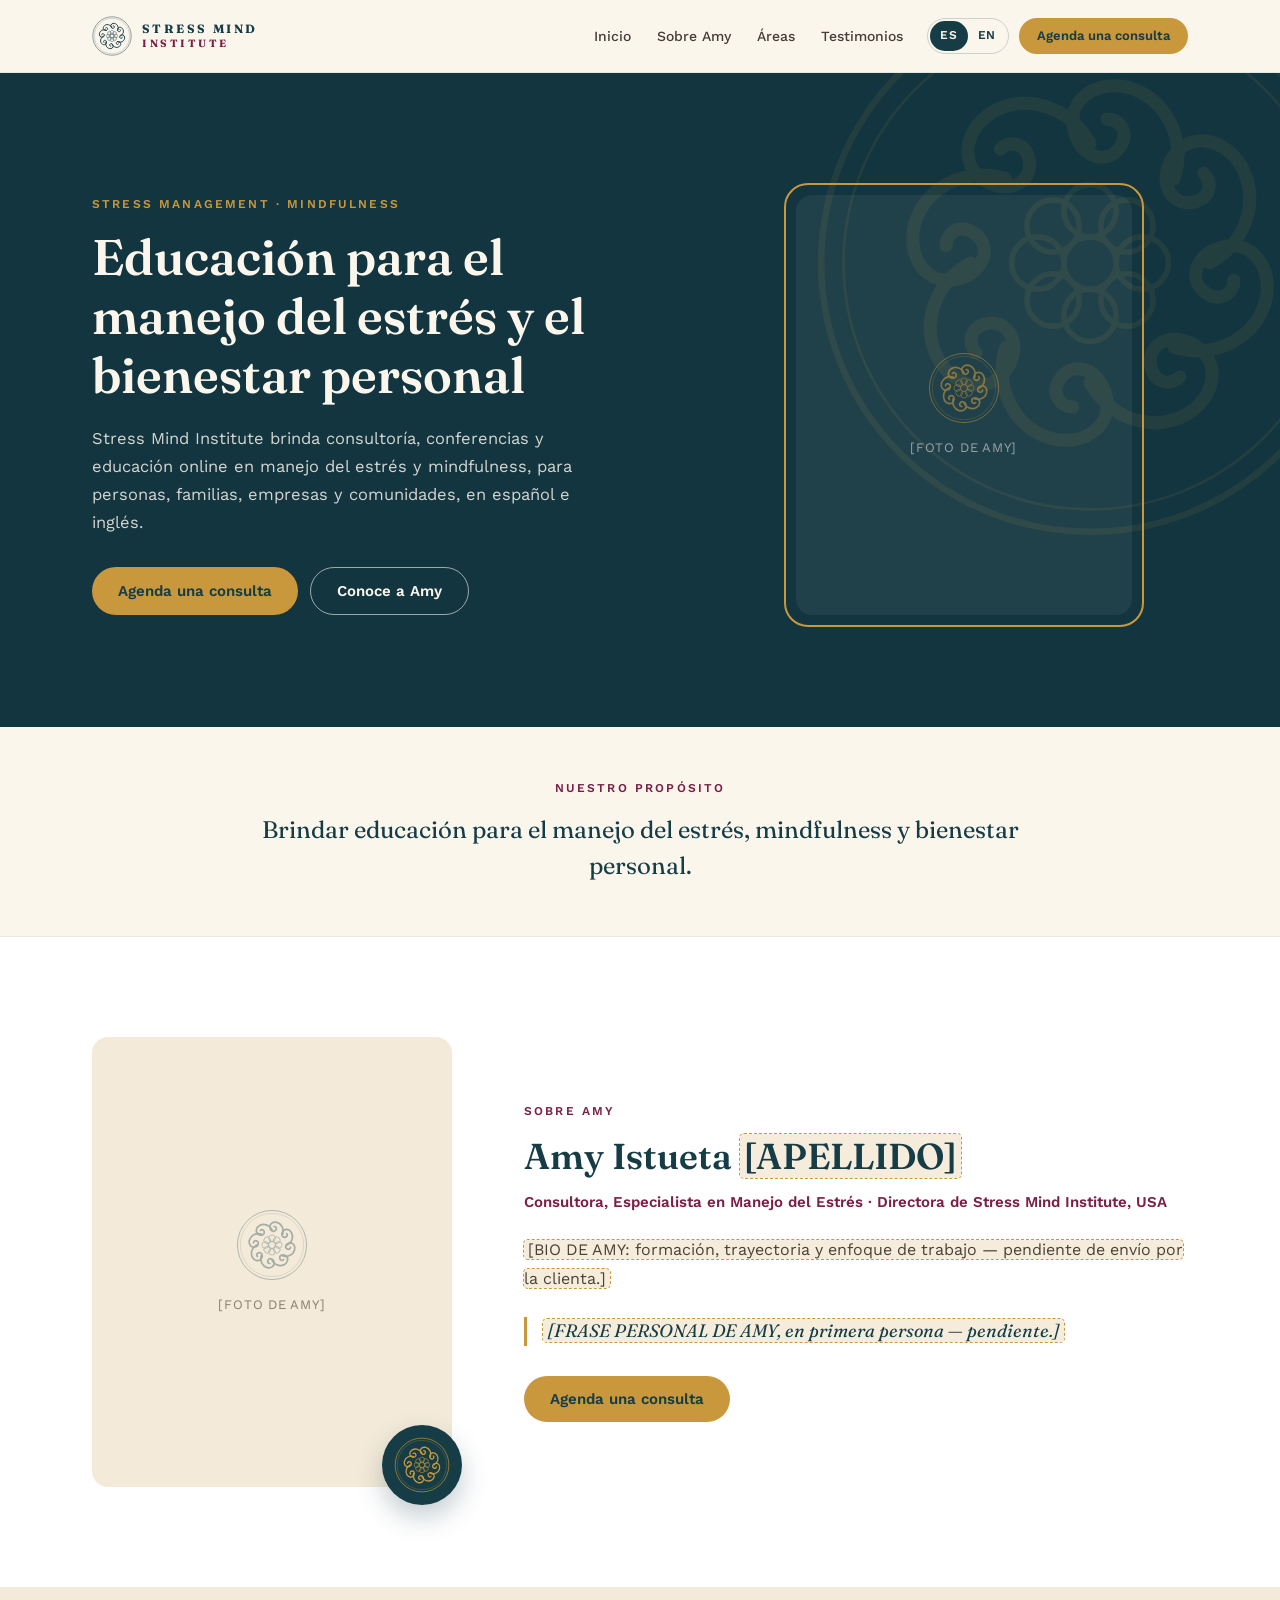
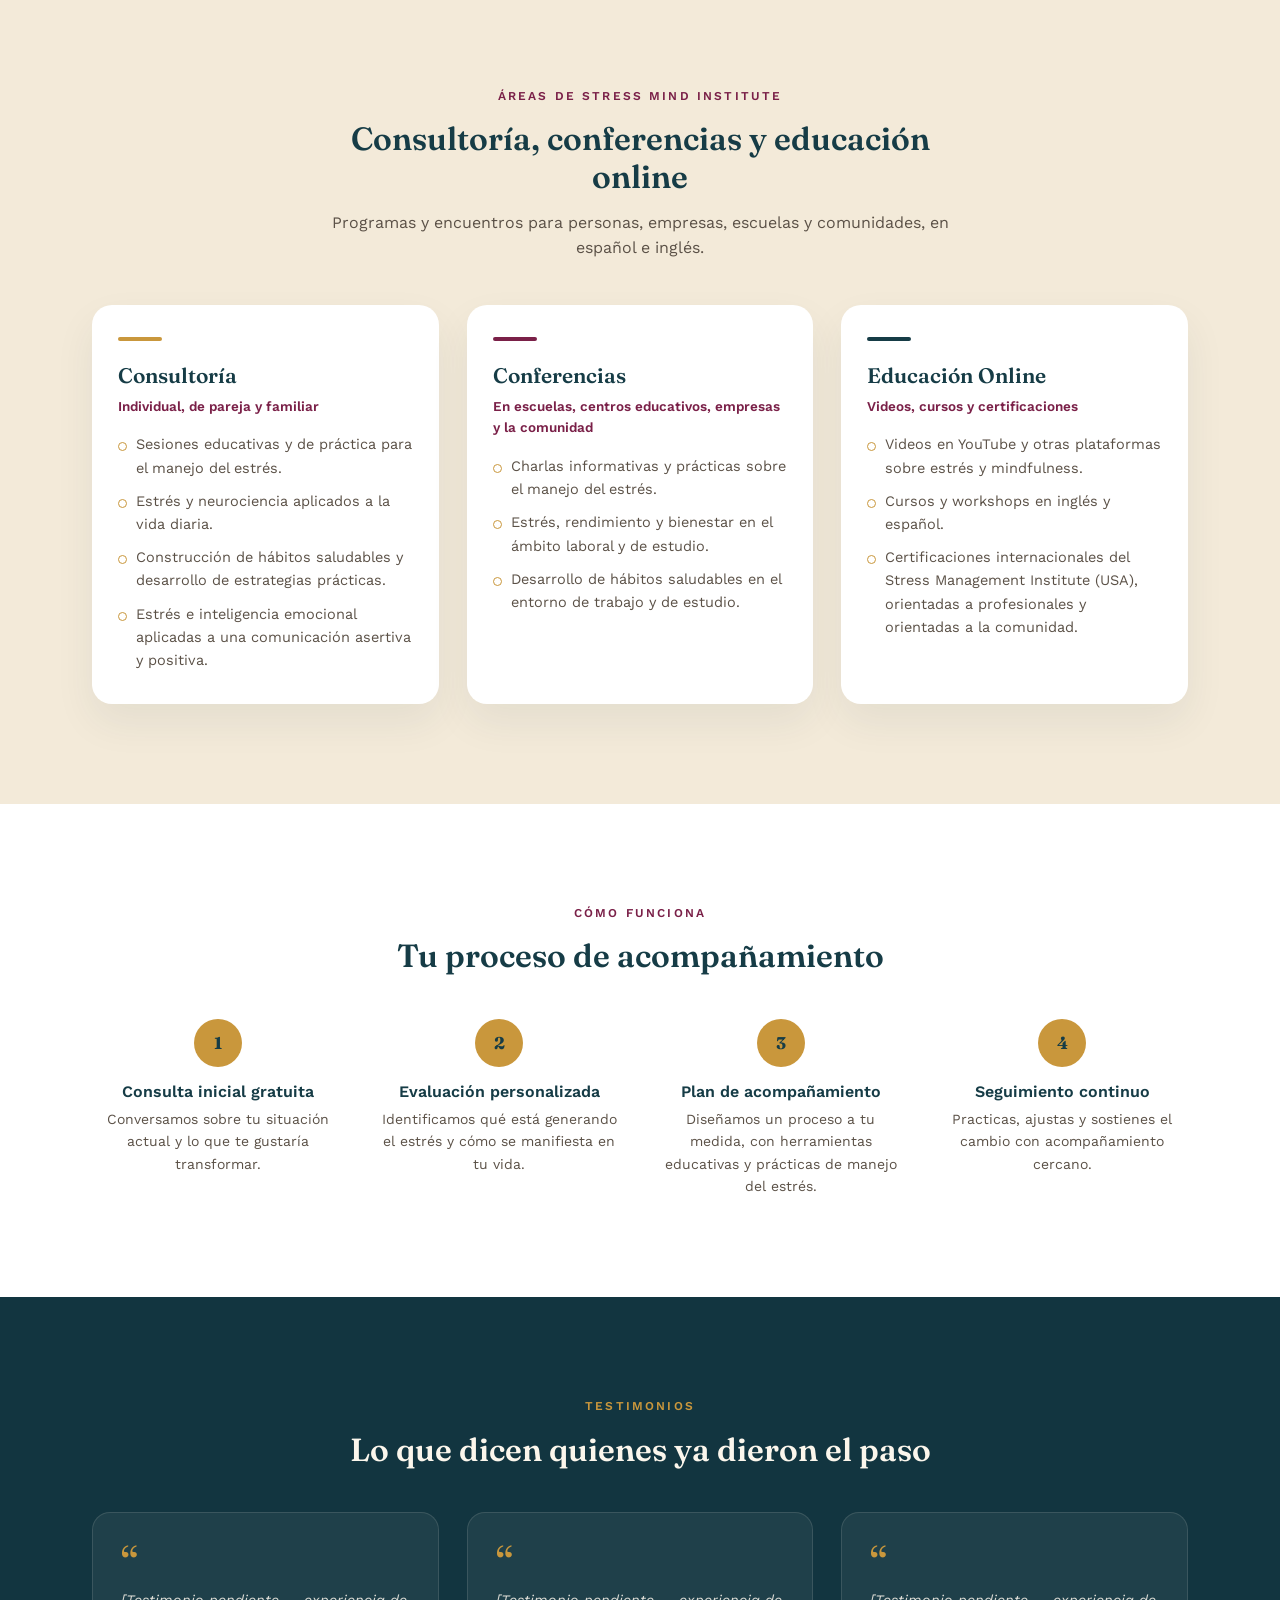
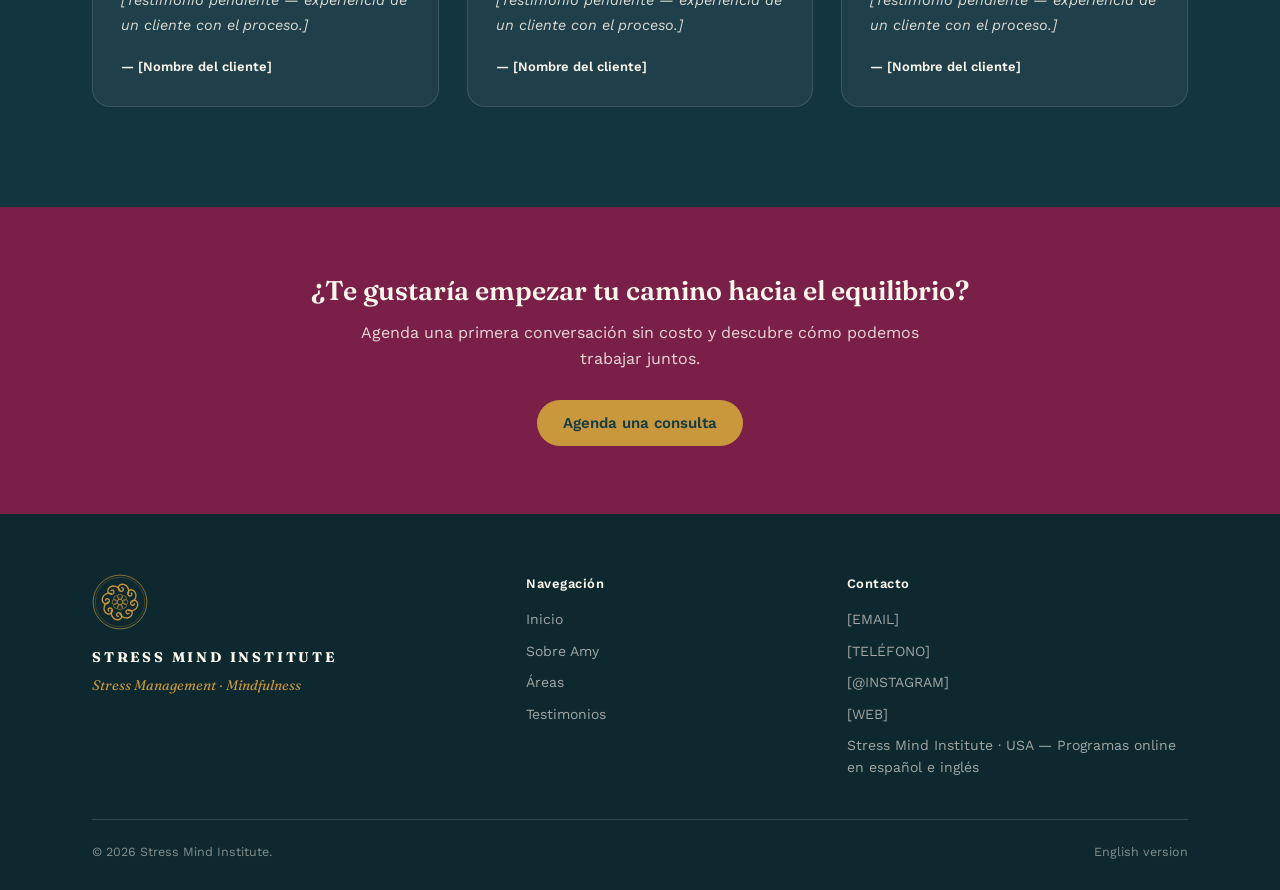
==== commit 63125de2: "Rediseño landing bilingüe + kit de marca — Stress Mind Institute - es/ y en/: landing en español neu" ====
--- a/stress-management-institute/index.html
+++ b/stress-management-institute/index.html
@@ -3,314 +3,15 @@
 <head>
 <meta charset="utf-8">
 <meta name="viewport" content="width=device-width, initial-scale=1">
-<title>Stress Mind Institute — Educación en Manejo del Estrés y Mindfulness</title>
-<link href="https://fonts.googleapis.com/css2?family=Fraunces:ital,wght@0,500;0,600;0,700;1,500&family=Work+Sans:wght@400;500;600;700&display=swap" rel="stylesheet">
-<style>
-*{box-sizing:border-box}
-body{margin:0;font-family:'Work Sans',sans-serif;color:#2B2320;background:#FBF6EC;scroll-behavior:smooth}
-h1,h2,h3{font-family:'Fraunces',serif;margin:0}
-a{color:inherit;text-decoration:none}
-.wrap{max-width:1160px;margin:0 auto;padding-left:32px;padding-right:32px}
-.btn{display:inline-flex;align-items:center;gap:8px;padding:14px 28px;border-radius:999px;font-weight:600;font-size:15px;transition:transform .15s ease, box-shadow .15s ease;cursor:pointer;border:none}
-.btn:hover{transform:translateY(-2px)}
-.btn-primary{background:#C9973C;color:#163C46}
-.btn-primary:hover{box-shadow:0 10px 24px rgba(201,151,60,.35)}
-.btn-outline{background:transparent;color:#FBF6EC;border:1.5px solid rgba(251,246,236,.6)}
-.btn-outline:hover{background:rgba(251,246,236,.12)}
-.navlink{font-size:14px;font-weight:500;color:#2B2320;opacity:.85}
-.navlink:hover{opacity:1;color:#7A2048}
-.card{background:#ffffff;border-radius:20px;padding:36px 30px;box-shadow:0 18px 40px rgba(22,60,70,.08)}
-.social{width:40px;height:40px;border-radius:999px;display:flex;align-items:center;justify-content:center;background:rgba(251,246,236,.10);border:1px solid rgba(251,246,236,.28)}
-.social:hover{background:#C9973C;border-color:#C9973C}
-.grid3{display:grid;grid-template-columns:repeat(3,minmax(0,1fr));gap:28px}
-.grid4{display:grid;grid-template-columns:repeat(4,minmax(0,1fr));gap:28px}
-@media (max-width:900px){.grid3,.grid4{grid-template-columns:1fr} .wrap{padding-left:20px;padding-right:20px}}
-</style>
+<title>Stress Mind Institute</title>
+<meta http-equiv="refresh" content="0; url=es/">
+<link rel="canonical" href="es/">
+<link rel="alternate" hreflang="es" href="es/">
+<link rel="alternate" hreflang="en" href="en/">
+<script>location.replace('es/' + location.hash);</script>
+<style>body{margin:0;min-height:100vh;display:flex;align-items:center;justify-content:center;background:#FBF6EC;color:#163C46;font-family:Georgia,serif}a{color:#7A2048;margin:0 8px}</style>
 </head>
 <body>
-<svg width="0" height="0" style="position:absolute" aria-hidden="true"><defs><symbol id="mandala-icon" viewBox="0 0 400 400">
-<defs>
-<path id="petalOuter" d="M200,150 C170,120 165,58 200,22 C235,58 230,120 200,150 Z"/>
-<path id="petalInner" d="M200,150 C186,131 183,96 200,68 C217,96 214,131 200,150 Z"/>
-<circle id="dot" cx="200" cy="22" r="4.5"/>
-</defs>
-<circle cx="200" cy="200" r="192" fill="#FBF6EC"></circle>
-<circle cx="200" cy="200" r="188" fill="none" stroke="#163C46" stroke-width="2"></circle>
-<use href="#dot" transform="rotate(0 200 200)" fill="#163C46"></use>
-<use href="#dot" transform="rotate(15 200 200)" fill="#163C46"></use>
-<use href="#dot" transform="rotate(30 200 200)" fill="#163C46"></use>
-<use href="#dot" transform="rotate(45 200 200)" fill="#163C46"></use>
-<use href="#dot" transform="rotate(60 200 200)" fill="#163C46"></use>
-<use href="#dot" transform="rotate(75 200 200)" fill="#163C46"></use>
-<use href="#dot" transform="rotate(90 200 200)" fill="#163C46"></use>
-<use href="#dot" transform="rotate(105 200 200)" fill="#163C46"></use>
-<use href="#dot" transform="rotate(120 200 200)" fill="#163C46"></use>
-<use href="#dot" transform="rotate(135 200 200)" fill="#163C46"></use>
-<use href="#dot" transform="rotate(150 200 200)" fill="#163C46"></use>
-<use href="#dot" transform="rotate(165 200 200)" fill="#163C46"></use>
-<use href="#dot" transform="rotate(180 200 200)" fill="#163C46"></use>
-<use href="#dot" transform="rotate(195 200 200)" fill="#163C46"></use>
-<use href="#dot" transform="rotate(210 200 200)" fill="#163C46"></use>
-<use href="#dot" transform="rotate(225 200 200)" fill="#163C46"></use>
-<use href="#dot" transform="rotate(240 200 200)" fill="#163C46"></use>
-<use href="#dot" transform="rotate(255 200 200)" fill="#163C46"></use>
-<use href="#dot" transform="rotate(270 200 200)" fill="#163C46"></use>
-<use href="#dot" transform="rotate(285 200 200)" fill="#163C46"></use>
-<use href="#dot" transform="rotate(300 200 200)" fill="#163C46"></use>
-<use href="#dot" transform="rotate(315 200 200)" fill="#163C46"></use>
-<use href="#dot" transform="rotate(330 200 200)" fill="#163C46"></use>
-<use href="#dot" transform="rotate(345 200 200)" fill="#163C46"></use>
-<circle cx="200" cy="200" r="162" fill="none" stroke="#C9973C" stroke-width="1.5" stroke-dasharray="2 6"></circle>
-<use href="#petalOuter" transform="rotate(0 200 200)" fill="#C9973C"></use>
-<use href="#petalOuter" transform="rotate(30 200 200)" fill="#C9973C"></use>
-<use href="#petalOuter" transform="rotate(60 200 200)" fill="#C9973C"></use>
-<use href="#petalOuter" transform="rotate(90 200 200)" fill="#C9973C"></use>
-<use href="#petalOuter" transform="rotate(120 200 200)" fill="#C9973C"></use>
-<use href="#petalOuter" transform="rotate(150 200 200)" fill="#C9973C"></use>
-<use href="#petalOuter" transform="rotate(180 200 200)" fill="#C9973C"></use>
-<use href="#petalOuter" transform="rotate(210 200 200)" fill="#C9973C"></use>
-<use href="#petalOuter" transform="rotate(240 200 200)" fill="#C9973C"></use>
-<use href="#petalOuter" transform="rotate(270 200 200)" fill="#C9973C"></use>
-<use href="#petalOuter" transform="rotate(300 200 200)" fill="#C9973C"></use>
-<use href="#petalOuter" transform="rotate(330 200 200)" fill="#C9973C"></use>
-<use href="#petalInner" transform="rotate(15 200 200)" fill="#7A2048"></use>
-<use href="#petalInner" transform="rotate(45 200 200)" fill="#7A2048"></use>
-<use href="#petalInner" transform="rotate(75 200 200)" fill="#7A2048"></use>
-<use href="#petalInner" transform="rotate(105 200 200)" fill="#7A2048"></use>
-<use href="#petalInner" transform="rotate(135 200 200)" fill="#7A2048"></use>
-<use href="#petalInner" transform="rotate(165 200 200)" fill="#7A2048"></use>
-<use href="#petalInner" transform="rotate(195 200 200)" fill="#7A2048"></use>
-<use href="#petalInner" transform="rotate(225 200 200)" fill="#7A2048"></use>
-<use href="#petalInner" transform="rotate(255 200 200)" fill="#7A2048"></use>
-<use href="#petalInner" transform="rotate(285 200 200)" fill="#7A2048"></use>
-<use href="#petalInner" transform="rotate(315 200 200)" fill="#7A2048"></use>
-<use href="#petalInner" transform="rotate(345 200 200)" fill="#7A2048"></use>
-<circle cx="200" cy="200" r="58" fill="#7A2048"></circle>
-<circle cx="200" cy="200" r="58" fill="none" stroke="#FBF6EC" stroke-width="2"></circle>
-<circle cx="200" cy="200" r="40" fill="#FBF6EC"></circle>
-<circle cx="200" cy="200" r="14" fill="#C9973C"></circle>
-</symbol></defs></svg>
-<div style="width:100%;overflow-x:hidden">
-
-  <!-- NAV -->
-  <div style="position:sticky;top:0;z-index:50;background:rgba(251,246,236,.94);backdrop-filter:blur(8px);border-bottom:1px solid rgba(22,60,70,.08)">
-    <div class="wrap" style="display:flex;align-items:center;justify-content:space-between;padding:14px 32px;flex-wrap:wrap;gap:12px">
-      <a href="#inicio" style="display:flex;align-items:center;gap:12px">
-        <svg width="40" height="40" viewBox="0 0 400 400" role="img" aria-label="Mándala Stress Mind Institute" style="display:block;flex-shrink:0;"><use href="#mandala-icon"></use></svg>
-        <span style="font-family:'Fraunces',serif;font-weight:700;font-size:13px;letter-spacing:.10em;color:#163C46;line-height:1.3">STRESS MIND<br><span style="font-size:11px;letter-spacing:.14em;color:#7A2048">INSTITUTE</span></span>
-      </a>
-      <div style="display:flex;align-items:center;gap:30px;flex-wrap:wrap">
-        <a href="#inicio" class="navlink">Inicio</a>
-        <a href="#sobre-amy" class="navlink">Sobre Amy</a>
-        <a href="#areas" class="navlink">Áreas</a>
-        <a href="#testimonios" class="navlink">Testimonios</a>
-        <a href="#contacto" class="btn btn-primary" style="padding:10px 22px;font-size:13px">Reservar sesión</a>
-      </div>
-    </div>
-  </div>
-
-  <!-- HERO -->
-  <div id="inicio" style="position:relative;background:#123540;overflow:hidden;padding:120px 32px 100px">
-    <div style="position:absolute;top:-70px;right:-70px;opacity:.10;pointer-events:none">
-      <svg width="520" height="520" viewBox="0 0 400 400" role="img" aria-label="Mándala Stress Mind Institute" style="display:block;flex-shrink:0;"><use href="#mandala-icon"></use></svg>
-    </div>
-    <div class="wrap" style="display:flex;align-items:center;gap:64px;position:relative;flex-wrap:wrap;padding-left:0;padding-right:0">
-      <div style="flex:1 1 420px;min-width:0">
-        <div style="font-size:13px;letter-spacing:.16em;color:#C9973C;font-weight:600;margin-bottom:18px">STRESS MANAGEMENT · MINDFULNESS</div>
-        <h1 style="font-size:50px;line-height:1.14;color:#FBF6EC;font-weight:600;margin-bottom:22px">Educación para el manejo del estrés y el bienestar personal</h1>
-        <p style="font-size:17px;line-height:1.7;color:rgba(251,246,236,.82);max-width:480px;margin:0 0 34px">Stress Mind Institute acompaña a personas, parejas, familias, empresas y comunidades a entender el estrés, aplicar neurociencia a la vida diaria y construir hábitos saludables — con consultoría, conferencias y formación online, en español e inglés.</p>
-        <div style="display:flex;gap:16px;flex-wrap:wrap">
-          <a href="#contacto" class="btn btn-primary">Agendá una consulta</a>
-          <a href="#sobre-amy" class="btn btn-outline">Conocé a Amy</a>
-        </div>
-      </div>
-      <div style="flex:0 0 340px">
-        <div style="border:2px solid #C9973C;border-radius:24px;padding:10px">
-          <div style="background:rgba(251,246,236,.06);border-radius:18px;height:400px;display:flex;align-items:center;justify-content:center;color:rgba(251,246,236,.5);font-size:14px;text-align:center;padding:20px">[FOTO DE AMY ISTUETA SHELLEY]</div>
-        </div>
-      </div>
-    </div>
-  </div>
-
-  <!-- PROPÓSITO -->
-  <div style="background:#FBF6EC;padding:56px 32px;border-bottom:1px solid rgba(22,60,70,.08);text-align:center">
-    <div style="max-width:760px;margin:0 auto">
-      <div style="font-size:13px;letter-spacing:.16em;color:#7A2048;font-weight:600;margin-bottom:14px">NUESTRO PROPÓSITO</div>
-      <div style="font-family:'Fraunces',serif;font-size:22px;line-height:1.5;color:#163C46">Brindar educación para el manejo del estrés, mindfulness y bienestar personal.</div>
-    </div>
-  </div>
-
-  <!-- ABOUT -->
-  <div id="sobre-amy" style="padding:100px 32px;background:#ffffff">
-    <div class="wrap" style="display:flex;align-items:center;gap:72px;flex-wrap:wrap;padding-left:0;padding-right:0">
-      <div style="flex:0 0 360px">
-        <div style="background:#F3EAD9;border-radius:24px;height:420px;display:flex;align-items:center;justify-content:center;color:#8a7e6d;font-size:14px;text-align:center;padding:20px;position:relative">
-          [FOTO DE AMY ISTUETA SHELLEY]
-          <div style="position:absolute;bottom:-22px;right:-22px;width:88px;height:88px;border-radius:999px;background:#7A2048;display:flex;align-items:center;justify-content:center">
-            <svg width="56" height="56" viewBox="0 0 400 400" role="img" aria-label="Mándala Stress Mind Institute" style="display:block;flex-shrink:0;"><use href="#mandala-icon"></use></svg>
-          </div>
-        </div>
-      </div>
-      <div style="flex:1 1 380px">
-        <div style="font-size:13px;letter-spacing:.16em;color:#7A2048;font-weight:600;margin-bottom:14px">SOBRE AMY</div>
-        <h2 style="font-size:34px;color:#163C46;font-weight:600;margin-bottom:18px">Amy Istueta Shelley</h2>
-        <div style="font-size:15px;color:#7A2048;font-weight:600;margin-bottom:20px">Consultora, Especialista en Manejo del Estrés · Directora de Stress Mind Institute, USA</div>
-        <p style="font-size:16px;line-height:1.8;color:#4a4137;margin:0 0 18px">[Agregar bio de Amy: formación académica, años de trayectoria y el enfoque que utiliza para acompañar a sus consultantes.]</p>
-        <p style="font-size:16px;line-height:1.8;color:#4a4137;margin:0 0 28px">[Agregar una frase personal o filosofía de trabajo de Amy, en primera persona.]</p>
-        <a href="#contacto" class="btn btn-primary">Conversemos</a>
-      </div>
-    </div>
-  </div>
-
-  <!-- ÁREAS -->
-  <div id="areas" style="padding:100px 32px;background:#F3EAD9">
-    <div class="wrap" style="padding-left:0;padding-right:0">
-      <div style="text-align:center;max-width:680px;margin:0 auto 64px">
-        <div style="font-size:13px;letter-spacing:.16em;color:#7A2048;font-weight:600;margin-bottom:14px">ÁREAS DE STRESS MIND INSTITUTE</div>
-        <h2 style="font-size:34px;color:#163C46;font-weight:600;margin-bottom:16px">Consultoría, conferencias y educación online</h2>
-        <p style="font-size:16px;line-height:1.7;color:#5b5147;margin:0">Programas y encuentros para personas, empresas, escuelas y comunidades, en español e inglés.</p>
-      </div>
-      <div class="grid3">
-        <div class="card">
-          <div style="width:44px;height:4px;background:#C9973C;border-radius:4px;margin-bottom:22px"></div>
-          <h3 style="font-size:19px;color:#163C46;font-weight:600;margin-bottom:12px">Consultoría</h3>
-          <div style="font-size:13px;color:#7A2048;font-weight:600;margin-bottom:10px">Individual, de pareja y familiar</div>
-          <p style="font-size:14px;line-height:1.7;color:#5b5147;margin:0">Sesiones educativas y de práctica para el manejo del estrés; estrés y neurociencia aplicados a la vida diaria; construcción de hábitos saludables y desarrollo de estrategias prácticas; estrés e inteligencia emocional aplicadas a una comunicación asertiva y positiva.</p>
-        </div>
-        <div class="card">
-          <div style="width:44px;height:4px;background:#7A2048;border-radius:4px;margin-bottom:22px"></div>
-          <h3 style="font-size:19px;color:#163C46;font-weight:600;margin-bottom:12px">Conferencias</h3>
-          <div style="font-size:13px;color:#7A2048;font-weight:600;margin-bottom:10px">Escuelas, empresas y comunidad</div>
-          <p style="font-size:14px;line-height:1.7;color:#5b5147;margin:0">Charlas informativas y prácticas sobre el manejo del estrés en escuelas, centros educativos, empresas y la comunidad; estrés, rendimiento y bienestar en el ámbito laboral y de estudio; desarrollo de hábitos saludables en esos entornos.</p>
-        </div>
-        <div class="card">
-          <div style="width:44px;height:4px;background:#163C46;border-radius:4px;margin-bottom:22px"></div>
-          <h3 style="font-size:19px;color:#163C46;font-weight:600;margin-bottom:12px">Educación Online</h3>
-          <div style="font-size:13px;color:#7A2048;font-weight:600;margin-bottom:10px">Cursos, videos y certificaciones</div>
-          <p style="font-size:14px;line-height:1.7;color:#5b5147;margin:0">Videos en YouTube y otras plataformas sobre estrés y mindfulness; cursos y workshops en inglés y español; certificaciones internacionales del Stress Management Institute (USA), orientadas a profesionales y a la comunidad.</p>
-        </div>
-      </div>
-    </div>
-  </div>
-
-  <!-- COMO FUNCIONA -->
-  <div id="como-funciona" style="padding:100px 32px;background:#ffffff">
-    <div class="wrap" style="padding-left:0;padding-right:0">
-      <div style="text-align:center;max-width:560px;margin:0 auto">
-        <div style="font-size:13px;letter-spacing:.16em;color:#7A2048;font-weight:600;margin-bottom:14px">CÓMO FUNCIONA</div>
-        <h2 style="font-size:34px;color:#163C46;font-weight:600;margin:0">Tu proceso de acompañamiento</h2>
-      </div>
-      <div class="grid4" style="margin-top:56px">
-        <div style="text-align:center;padding:0 8px">
-          <div style="width:48px;height:48px;border-radius:999px;background:#C9973C;color:#163C46;display:flex;align-items:center;justify-content:center;font-weight:700;font-size:17px;margin:0 auto 18px">1</div>
-          <div style="font-size:15px;font-weight:600;color:#163C46;margin-bottom:8px">Consulta inicial gratuita</div>
-          <div style="font-size:13px;line-height:1.6;color:#5b5147">Charlamos sobre dónde estás y qué te gustaría transformar.</div>
-        </div>
-        <div style="text-align:center;padding:0 8px">
-          <div style="width:48px;height:48px;border-radius:999px;background:#C9973C;color:#163C46;display:flex;align-items:center;justify-content:center;font-weight:700;font-size:17px;margin:0 auto 18px">2</div>
-          <div style="font-size:15px;font-weight:600;color:#163C46;margin-bottom:8px">Evaluación personalizada</div>
-          <div style="font-size:13px;line-height:1.6;color:#5b5147">Identificamos juntas qué está generando el estrés y cómo se manifiesta.</div>
-        </div>
-        <div style="text-align:center;padding:0 8px">
-          <div style="width:48px;height:48px;border-radius:999px;background:#C9973C;color:#163C46;display:flex;align-items:center;justify-content:center;font-weight:700;font-size:17px;margin:0 auto 18px">3</div>
-          <div style="font-size:15px;font-weight:600;color:#163C46;margin-bottom:8px">Plan de acompañamiento</div>
-          <div style="font-size:13px;line-height:1.6;color:#5b5147">Diseñamos un proceso a tu medida, con herramientas educativas y prácticas de manejo del estrés.</div>
-        </div>
-        <div style="text-align:center;padding:0 8px">
-          <div style="width:48px;height:48px;border-radius:999px;background:#C9973C;color:#163C46;display:flex;align-items:center;justify-content:center;font-weight:700;font-size:17px;margin:0 auto 18px">4</div>
-          <div style="font-size:15px;font-weight:600;color:#163C46;margin-bottom:8px">Seguimiento continuo</div>
-          <div style="font-size:13px;line-height:1.6;color:#5b5147">Practicás, ajustás y sostenés el cambio con acompañamiento cercano.</div>
-        </div>
-      </div>
-    </div>
-  </div>
-
-  <!-- TESTIMONIOS -->
-  <div id="testimonios" style="padding:100px 32px;background:#123540">
-    <div class="wrap" style="padding-left:0;padding-right:0">
-      <div style="text-align:center;max-width:560px;margin:0 auto 56px">
-        <div style="font-size:13px;letter-spacing:.16em;color:#C9973C;font-weight:600;margin-bottom:14px">TESTIMONIOS</div>
-        <h2 style="font-size:34px;color:#FBF6EC;font-weight:600;margin:0">Lo que dicen quienes ya dieron el paso</h2>
-      </div>
-      <div class="grid3">
-        <div style="background:rgba(251,246,236,.06);border:1px solid rgba(251,246,236,.12);border-radius:18px;padding:30px">
-          <div style="font-family:'Fraunces',serif;font-size:40px;color:#C9973C;line-height:1;margin-bottom:6px">&ldquo;</div>
-          <p style="font-size:14px;line-height:1.7;color:rgba(251,246,236,.85);font-style:italic;margin:0 0 18px">[Testimonio de cliente sobre su experiencia de acompañamiento.]</p>
-          <div style="color:#C9973C;font-size:14px;letter-spacing:.05em;margin-bottom:6px">★★★★★</div>
-          <div style="font-size:13px;font-weight:600;color:#FBF6EC">— [Nombre del cliente]</div>
-        </div>
-        <div style="background:rgba(251,246,236,.06);border:1px solid rgba(251,246,236,.12);border-radius:18px;padding:30px">
-          <div style="font-family:'Fraunces',serif;font-size:40px;color:#C9973C;line-height:1;margin-bottom:6px">&ldquo;</div>
-          <p style="font-size:14px;line-height:1.7;color:rgba(251,246,236,.85);font-style:italic;margin:0 0 18px">[Testimonio de cliente sobre su experiencia de acompañamiento.]</p>
-          <div style="color:#C9973C;font-size:14px;letter-spacing:.05em;margin-bottom:6px">★★★★★</div>
-          <div style="font-size:13px;font-weight:600;color:#FBF6EC">— [Nombre del cliente]</div>
-        </div>
-        <div style="background:rgba(251,246,236,.06);border:1px solid rgba(251,246,236,.12);border-radius:18px;padding:30px">
-          <div style="font-family:'Fraunces',serif;font-size:40px;color:#C9973C;line-height:1;margin-bottom:6px">&ldquo;</div>
-          <p style="font-size:14px;line-height:1.7;color:rgba(251,246,236,.85);font-style:italic;margin:0 0 18px">[Testimonio de cliente sobre su experiencia de acompañamiento.]</p>
-          <div style="color:#C9973C;font-size:14px;letter-spacing:.05em;margin-bottom:6px">★★★★★</div>
-          <div style="font-size:13px;font-weight:600;color:#FBF6EC">— [Nombre del cliente]</div>
-        </div>
-      </div>
-    </div>
-  </div>
-
-  <!-- CTA FINAL -->
-  <div style="padding:80px 32px;background:#7A2048;text-align:center">
-    <div style="max-width:620px;margin:0 auto">
-      <h2 style="font-size:30px;color:#FBF6EC;font-weight:600;margin-bottom:16px">¿Lista/o para empezar tu camino hacia el equilibrio?</h2>
-      <p style="font-size:16px;color:rgba(251,246,236,.85);margin:0 0 30px">Agendá una primera conversación sin costo y descubrí cómo podemos trabajar juntas/os.</p>
-      <a href="#contacto" class="btn btn-primary">Reservá tu sesión gratuita</a>
-    </div>
-  </div>
-
-  <!-- FOOTER -->
-  <div id="contacto" style="background:#0E282F;padding:72px 32px 32px;color:rgba(251,246,236,.85)">
-    <div class="wrap" style="padding-left:0;padding-right:0">
-      <div style="display:flex;justify-content:space-between;gap:48px;flex-wrap:wrap;margin-bottom:48px">
-        <div style="flex:1 1 280px;max-width:320px">
-          <div style="display:flex;align-items:center;gap:12px;margin-bottom:16px">
-            <svg width="40" height="40" viewBox="0 0 400 400" role="img" aria-label="Mándala Stress Mind Institute" style="display:block;flex-shrink:0;"><use href="#mandala-icon"></use></svg>
-            <span style="font-family:'Fraunces',serif;font-weight:700;font-size:13px;letter-spacing:.10em;color:#FBF6EC">STRESS MIND<br>INSTITUTE</span>
-          </div>
-          <p style="font-size:13px;line-height:1.7;color:rgba(251,246,236,.6);margin:0 0 20px">Stress Management · Mindfulness</p>
-          <div style="display:flex;gap:12px">
-            <a href="#" class="social" aria-label="Instagram">
-              <svg width="18" height="18" viewBox="0 0 24 24" fill="none" stroke="#FBF6EC" stroke-width="1.8"><rect x="3" y="3" width="18" height="18" rx="5"></rect><circle cx="12" cy="12" r="4.2"></circle><circle cx="17.2" cy="6.8" r="1"></circle></svg>
-            </a>
-            <a href="#" class="social" aria-label="Facebook">
-              <svg width="18" height="18" viewBox="0 0 24 24" fill="none" stroke="#FBF6EC" stroke-width="1.8"><circle cx="12" cy="12" r="9.5"></circle><path d="M14 8.5h-1.6c-.9 0-1.4.5-1.4 1.4V11h3l-.4 2.6h-2.6V19" stroke-linecap="round" stroke-linejoin="round"></path></svg>
-            </a>
-            <a href="#" class="social" aria-label="YouTube">
-              <svg width="18" height="18" viewBox="0 0 24 24" fill="none" stroke="#FBF6EC" stroke-width="1.8"><rect x="2.5" y="6" width="19" height="12" rx="4"></rect><path d="M10.5 9.5l5 2.5-5 2.5z" fill="#FBF6EC" stroke="none"></path></svg>
-            </a>
-          </div>
-        </div>
-        <div style="flex:0 0 160px">
-          <div style="font-size:13px;font-weight:600;color:#FBF6EC;margin-bottom:16px">Navegación</div>
-          <div style="display:flex;flex-direction:column;gap:10px;font-size:13px;color:rgba(251,246,236,.6)">
-            <a href="#inicio">Inicio</a>
-            <a href="#sobre-amy">Sobre Amy</a>
-            <a href="#areas">Áreas</a>
-            <a href="#testimonios">Testimonios</a>
-          </div>
-        </div>
-        <div style="flex:0 0 220px">
-          <div style="font-size:13px;font-weight:600;color:#FBF6EC;margin-bottom:16px">Contacto</div>
-          <div style="display:flex;flex-direction:column;gap:10px;font-size:13px;color:rgba(251,246,236,.6)">
-            <div>[email de contacto]</div>
-            <div>[teléfono / WhatsApp]</div>
-            <div>Stress Mind Institute · USA — Programas online en español e inglés</div>
-          </div>
-        </div>
-      </div>
-      <div style="border-top:1px solid rgba(251,246,236,.15);padding-top:24px;display:flex;justify-content:space-between;flex-wrap:wrap;gap:12px;font-size:12px;color:rgba(251,246,236,.5)">
-        <div>© 2026 Stress Mind Institute. Todos los derechos reservados.</div>
-        <div>Mockup de diseño — contenido de referencia a completar</div>
-      </div>
-    </div>
-  </div>
-
-</div>
+<p>Stress Mind Institute — <a href="es/">Español</a> · <a href="en/">English</a></p>
 </body>
 </html>
